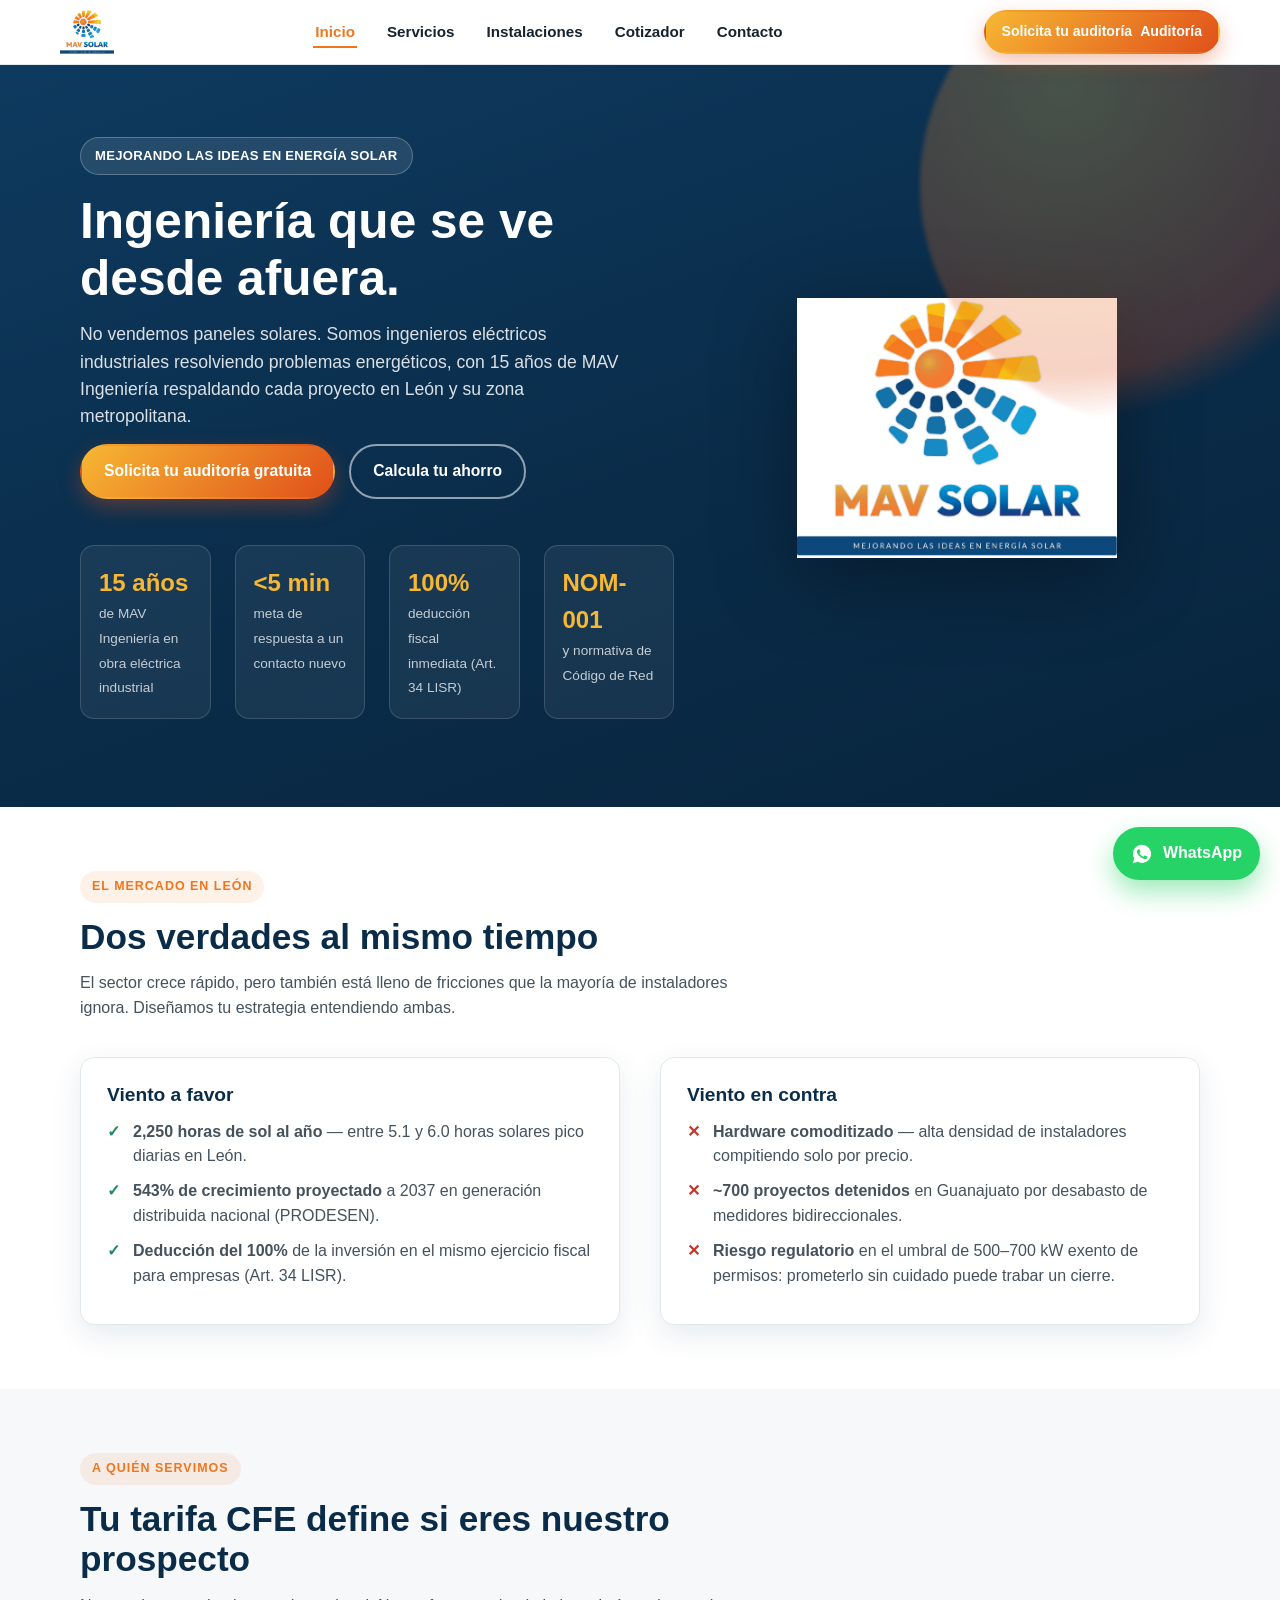
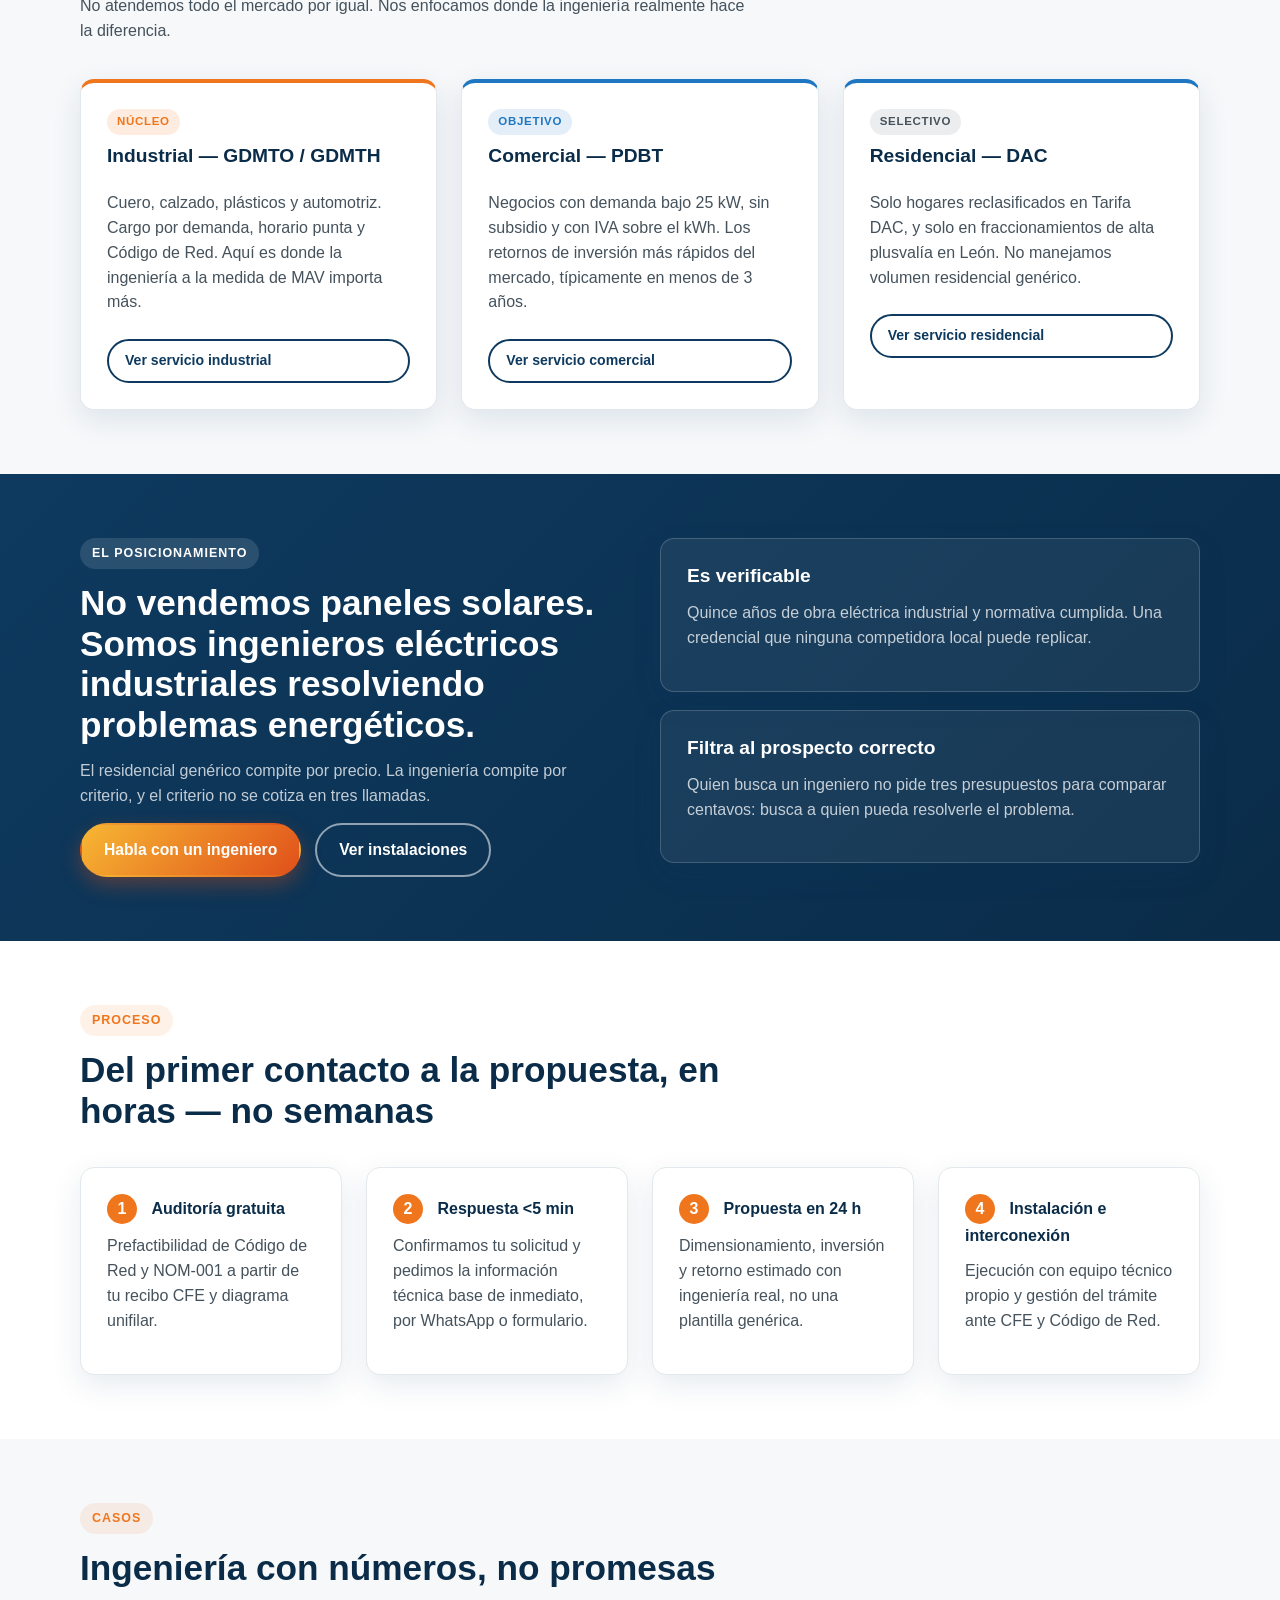
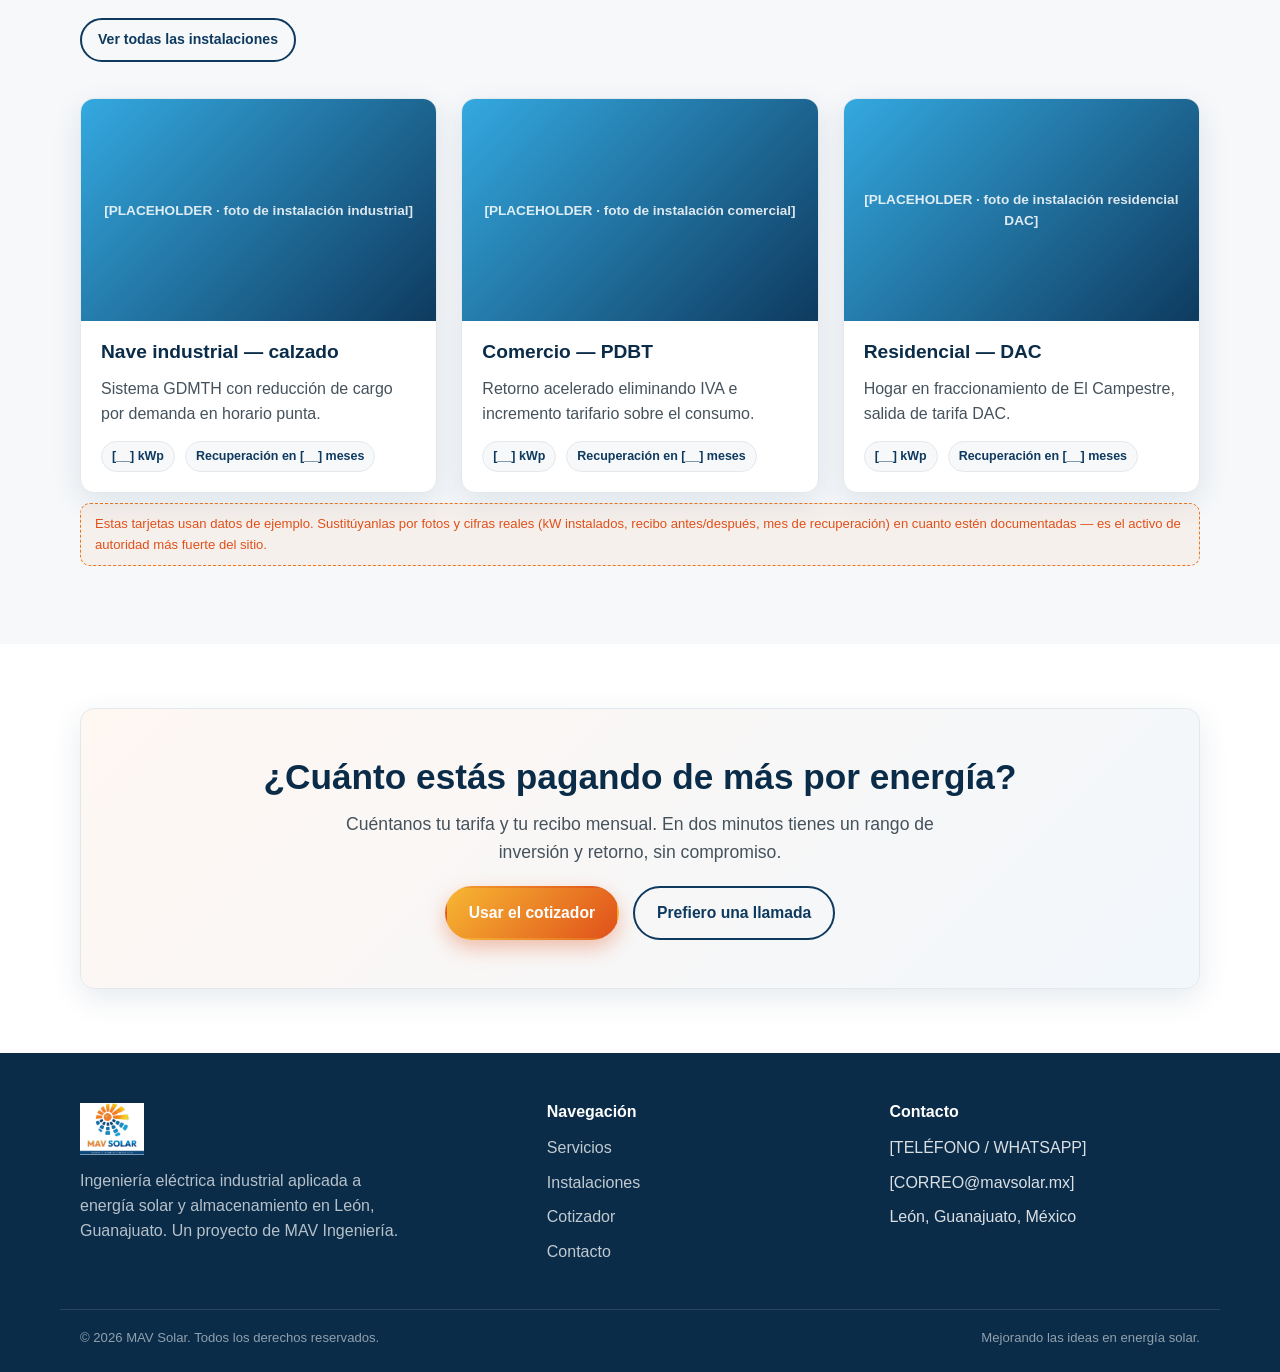
==== index.html @ abd988f4 "Crea sitio institucional MAV Solar (HTML/CSS/JS puro) Sitio de 5 páginas (inicio, servicios, instala" ====
<!DOCTYPE html>
<html lang="es-MX">
<head>
<meta charset="UTF-8" />
<meta name="viewport" content="width=device-width, initial-scale=1.0" />
<title>MAV Solar | Ingeniería eléctrica industrial y energía solar en León, Gto.</title>
<meta name="description" content="MAV Solar diseña e instala sistemas fotovoltaicos y de almacenamiento para industria, comercio y hogares DAC en León, Guanajuato. Ingeniería a la medida respaldada por 15 años de MAV Ingeniería." />
<link rel="icon" type="image/png" href="assets/img/favicon.png" />
<link rel="stylesheet" href="assets/css/styles.css" />
</head>
<body>

<header class="site-header">
  <div class="container nav">
    <a href="index.html" class="brand">
      <img src="assets/img/logo.png" alt="MAV Solar" />
    </a>
    <nav aria-label="Principal">
      <ul class="nav-links">
        <li><a href="index.html" aria-current="page">Inicio</a></li>
        <li><a href="servicios.html">Servicios</a></li>
        <li><a href="instalaciones.html">Instalaciones</a></li>
        <li><a href="cotizador.html">Cotizador</a></li>
        <li><a href="contacto.html">Contacto</a></li>
      </ul>
    </nav>
    <div class="nav-cta">
      <a class="btn btn--primary btn--sm" href="contacto.html">
        <span class="btn-label-full">Solicita tu auditoría</span><span>Auditoría</span>
      </a>
      <button class="nav-toggle" aria-label="Abrir menú" aria-expanded="false">
        <span></span><span></span><span></span>
      </button>
    </div>
  </div>
</header>

<section class="hero">
  <div class="container">
    <div class="hero-grid">
      <div>
        <span class="hero-badge">MEJORANDO LAS IDEAS EN ENERGÍA SOLAR</span>
        <h1>Ingeniería que se ve desde afuera.</h1>
        <p class="lead">No vendemos paneles solares. Somos ingenieros eléctricos industriales resolviendo problemas energéticos, con 15 años de MAV Ingeniería respaldando cada proyecto en León y su zona metropolitana.</p>
        <div class="actions">
          <a class="btn btn--primary" href="contacto.html">Solicita tu auditoría gratuita</a>
          <a class="btn btn--outline" href="cotizador.html">Calcula tu ahorro</a>
        </div>

        <div class="stat-bar">
          <div class="stat"><strong>15 años</strong><span>de MAV Ingeniería en obra eléctrica industrial</span></div>
          <div class="stat"><strong>&lt;5 min</strong><span>meta de respuesta a un contacto nuevo</span></div>
          <div class="stat"><strong>100%</strong><span>deducción fiscal inmediata (Art. 34 LISR)</span></div>
          <div class="stat"><strong>NOM-001</strong><span>y normativa de Código de Red</span></div>
        </div>
      </div>
      <div class="hero-art">
        <img src="assets/img/logo.png" alt="Sistema fotovoltaico MAV Solar" />
      </div>
    </div>
  </div>
</section>

<section class="section">
  <div class="container">
    <div class="section-head">
      <span class="eyebrow">El mercado en León</span>
      <h2>Dos verdades al mismo tiempo</h2>
      <p class="muted">El sector crece rápido, pero también está lleno de fricciones que la mayoría de instaladores ignora. Diseñamos tu estrategia entendiendo ambas.</p>
    </div>
    <div class="split">
      <div class="card">
        <h3>Viento a favor</h3>
        <ul class="list-check">
          <li><strong>2,250 horas de sol al año</strong> — entre 5.1 y 6.0 horas solares pico diarias en León.</li>
          <li><strong>543% de crecimiento proyectado</strong> a 2037 en generación distribuida nacional (PRODESEN).</li>
          <li><strong>Deducción del 100%</strong> de la inversión en el mismo ejercicio fiscal para empresas (Art. 34 LISR).</li>
        </ul>
      </div>
      <div class="card">
        <h3>Viento en contra</h3>
        <ul class="list-check list-x">
          <li><strong>Hardware comoditizado</strong> — alta densidad de instaladores compitiendo solo por precio.</li>
          <li><strong>~700 proyectos detenidos</strong> en Guanajuato por desabasto de medidores bidireccionales.</li>
          <li><strong>Riesgo regulatorio</strong> en el umbral de 500–700 kW exento de permisos: prometerlo sin cuidado puede trabar un cierre.</li>
        </ul>
      </div>
    </div>
  </div>
</section>

<section class="section section--soft">
  <div class="container">
    <div class="section-head">
      <span class="eyebrow">A quién servimos</span>
      <h2>Tu tarifa CFE define si eres nuestro prospecto</h2>
      <p class="muted">No atendemos todo el mercado por igual. Nos enfocamos donde la ingeniería realmente hace la diferencia.</p>
    </div>
    <div class="grid grid--3">
      <div class="card card--segment is-core">
        <span class="tag is-core">Núcleo</span>
        <h3>Industrial — GDMTO / GDMTH</h3>
        <p>Cuero, calzado, plásticos y automotriz. Cargo por demanda, horario punta y Código de Red. Aquí es donde la ingeniería a la medida de MAV importa más.</p>
        <a class="btn btn--outline-dark btn--sm" href="servicios.html#industrial">Ver servicio industrial</a>
      </div>
      <div class="card card--segment">
        <span class="tag">Objetivo</span>
        <h3>Comercial — PDBT</h3>
        <p>Negocios con demanda bajo 25 kW, sin subsidio y con IVA sobre el kWh. Los retornos de inversión más rápidos del mercado, típicamente en menos de 3 años.</p>
        <a class="btn btn--outline-dark btn--sm" href="servicios.html#comercial">Ver servicio comercial</a>
      </div>
      <div class="card card--segment">
        <span class="tag is-selective">Selectivo</span>
        <h3>Residencial — DAC</h3>
        <p>Solo hogares reclasificados en Tarifa DAC, y solo en fraccionamientos de alta plusvalía en León. No manejamos volumen residencial genérico.</p>
        <a class="btn btn--outline-dark btn--sm" href="servicios.html#residencial">Ver servicio residencial</a>
      </div>
    </div>
  </div>
</section>

<section class="section section--navy">
  <div class="container">
    <div class="split">
      <div>
        <span class="eyebrow" style="background:rgba(255,255,255,0.12); color:#fff;">El posicionamiento</span>
        <h2>No vendemos paneles solares.<br>Somos ingenieros eléctricos industriales resolviendo problemas energéticos.</h2>
        <p class="muted">El residencial genérico compite por precio. La ingeniería compite por criterio, y el criterio no se cotiza en tres llamadas.</p>
        <div class="actions">
          <a class="btn btn--primary" href="contacto.html">Habla con un ingeniero</a>
          <a class="btn btn--outline" href="instalaciones.html">Ver instalaciones</a>
        </div>
      </div>
      <div class="grid" style="gap:18px;">
        <div class="card" style="background:rgba(255,255,255,0.06); border-color:rgba(255,255,255,0.18);">
          <h3 style="color:#fff;">Es verificable</h3>
          <p class="muted">Quince años de obra eléctrica industrial y normativa cumplida. Una credencial que ninguna competidora local puede replicar.</p>
        </div>
        <div class="card" style="background:rgba(255,255,255,0.06); border-color:rgba(255,255,255,0.18);">
          <h3 style="color:#fff;">Filtra al prospecto correcto</h3>
          <p class="muted">Quien busca un ingeniero no pide tres presupuestos para comparar centavos: busca a quien pueda resolverle el problema.</p>
        </div>
      </div>
    </div>
  </div>
</section>

<section class="section">
  <div class="container">
    <div class="section-head">
      <span class="eyebrow">Proceso</span>
      <h2>Del primer contacto a la propuesta, en horas — no semanas</h2>
    </div>
    <div class="grid grid--4">
      <div class="card">
        <span class="step-badge">1</span>
        <h4 style="display:inline;">Auditoría gratuita</h4>
        <p class="muted" style="margin-top:10px;">Prefactibilidad de Código de Red y NOM-001 a partir de tu recibo CFE y diagrama unifilar.</p>
      </div>
      <div class="card">
        <span class="step-badge">2</span>
        <h4 style="display:inline;">Respuesta &lt;5 min</h4>
        <p class="muted" style="margin-top:10px;">Confirmamos tu solicitud y pedimos la información técnica base de inmediato, por WhatsApp o formulario.</p>
      </div>
      <div class="card">
        <span class="step-badge">3</span>
        <h4 style="display:inline;">Propuesta en 24 h</h4>
        <p class="muted" style="margin-top:10px;">Dimensionamiento, inversión y retorno estimado con ingeniería real, no una plantilla genérica.</p>
      </div>
      <div class="card">
        <span class="step-badge">4</span>
        <h4 style="display:inline;">Instalación e interconexión</h4>
        <p class="muted" style="margin-top:10px;">Ejecución con equipo técnico propio y gestión del trámite ante CFE y Código de Red.</p>
      </div>
    </div>
  </div>
</section>

<section class="section section--soft">
  <div class="container">
    <div class="section-head" style="display:flex; justify-content:space-between; align-items:flex-end; flex-wrap:wrap; gap:16px;">
      <div>
        <span class="eyebrow">Casos</span>
        <h2>Ingeniería con números, no promesas</h2>
      </div>
      <a class="btn btn--outline-dark btn--sm" href="instalaciones.html">Ver todas las instalaciones</a>
    </div>
    <div class="grid grid--3">
      <div class="case-card">
        <div class="case-thumb">[PLACEHOLDER · foto de instalación industrial]</div>
        <div class="case-body">
          <h3>Nave industrial — calzado</h3>
          <p class="muted">Sistema GDMTH con reducción de cargo por demanda en horario punta.</p>
          <div class="case-meta">
            <span class="chip">[__] kWp</span>
            <span class="chip">Recuperación en [__] meses</span>
          </div>
        </div>
      </div>
      <div class="case-card">
        <div class="case-thumb">[PLACEHOLDER · foto de instalación comercial]</div>
        <div class="case-body">
          <h3>Comercio — PDBT</h3>
          <p class="muted">Retorno acelerado eliminando IVA e incremento tarifario sobre el consumo.</p>
          <div class="case-meta">
            <span class="chip">[__] kWp</span>
            <span class="chip">Recuperación en [__] meses</span>
          </div>
        </div>
      </div>
      <div class="case-card">
        <div class="case-thumb">[PLACEHOLDER · foto de instalación residencial DAC]</div>
        <div class="case-body">
          <h3>Residencial — DAC</h3>
          <p class="muted">Hogar en fraccionamiento de El Campestre, salida de tarifa DAC.</p>
          <div class="case-meta">
            <span class="chip">[__] kWp</span>
            <span class="chip">Recuperación en [__] meses</span>
          </div>
        </div>
      </div>
    </div>
    <p class="placeholder-note">Estas tarjetas usan datos de ejemplo. Sustitúyanlas por fotos y cifras reales (kW instalados, recibo antes/después, mes de recuperación) en cuanto estén documentadas — es el activo de autoridad más fuerte del sitio.</p>
  </div>
</section>

<section class="section">
  <div class="container">
    <div class="card" style="text-align:center; padding:48px; background:linear-gradient(135deg, rgba(240,118,29,0.06), rgba(31,119,194,0.06));">
      <h2>¿Cuánto estás pagando de más por energía?</h2>
      <p class="lead" style="margin:0 auto 20px;">Cuéntanos tu tarifa y tu recibo mensual. En dos minutos tienes un rango de inversión y retorno, sin compromiso.</p>
      <div class="actions" style="justify-content:center;">
        <a class="btn btn--primary" href="cotizador.html">Usar el cotizador</a>
        <a class="btn btn--outline-dark" href="contacto.html">Prefiero una llamada</a>
      </div>
    </div>
  </div>
</section>

<footer class="site-footer">
  <div class="container footer-grid">
    <div>
      <img src="assets/img/logo.png" alt="MAV Solar" style="height:52px; width:auto; margin-bottom:14px;" />
      <p class="muted" style="color:rgba(255,255,255,0.7); max-width:320px;">Ingeniería eléctrica industrial aplicada a energía solar y almacenamiento en León, Guanajuato. Un proyecto de MAV Ingeniería.</p>
    </div>
    <div>
      <h4>Navegación</h4>
      <ul class="footer-links">
        <li><a href="servicios.html">Servicios</a></li>
        <li><a href="instalaciones.html">Instalaciones</a></li>
        <li><a href="cotizador.html">Cotizador</a></li>
        <li><a href="contacto.html">Contacto</a></li>
      </ul>
    </div>
    <div>
      <h4>Contacto</h4>
      <ul class="footer-links">
        <li>[TELÉFONO / WHATSAPP]</li>
        <li>[CORREO@mavsolar.mx]</li>
        <li>León, Guanajuato, México</li>
      </ul>
    </div>
  </div>
  <div class="container footer-bottom">
    <span>© <span id="year"></span> MAV Solar. Todos los derechos reservados.</span>
    <span>Mejorando las ideas en energía solar.</span>
  </div>
</footer>

<a
  class="wa-float"
  href="https://wa.me/524770000000?text=Hola%20MAV%20Solar%2C%20quiero%20informaci%C3%B3n%20sobre%20una%20auditor%C3%ADa%20de%20prefactibilidad%20para%20mi%20empresa."
  target="_blank"
  rel="noopener"
  aria-label="Escribir por WhatsApp"
>
  <svg viewBox="0 0 24 24" fill="currentColor" aria-hidden="true"><path d="M12.04 2C6.58 2 2.13 6.45 2.13 11.91c0 1.75.46 3.38 1.26 4.79L2 22l5.44-1.42a9.9 9.9 0 0 0 4.6 1.15h.01c5.46 0 9.9-4.45 9.9-9.91 0-2.65-1.03-5.14-2.9-7.01A9.82 9.82 0 0 0 12.04 2zm5.8 14.06c-.24.68-1.39 1.32-1.92 1.4-.49.08-1.1.11-1.78-.11-.41-.13-.94-.3-1.62-.6-2.86-1.24-4.72-4.11-4.87-4.3-.14-.2-1.17-1.56-1.17-2.98s.72-2.11 1-2.4c.24-.26.53-.32.71-.32h.5c.16 0 .38-.03.58.44.24.58.81 2 .88 2.15.07.15.12.32.02.52-.1.2-.15.32-.29.5-.15.17-.31.39-.44.52-.15.15-.3.31-.13.6.17.29.75 1.24 1.61 2.01 1.11.99 2.04 1.3 2.33 1.45.29.15.46.13.63-.08.17-.2.72-.84.92-1.13.19-.29.39-.24.65-.15.27.1 1.68.79 1.97.94.29.15.48.22.55.34.07.13.07.75-.17 1.42z"/></svg>
  <span>WhatsApp</span>
</a>

<script>document.getElementById("year").textContent = new Date().getFullYear();</script>
<script src="assets/js/main.js"></script>

<!--
  TODO(MAV Solar): activar el chat automatizado creando una cuenta gratuita
  en https://www.tidio.com/ y pegando aquí el script que Tidio genera
  (Panel > Configuración > Instalación en el sitio). Ejemplo:
  <script src="//code.tidio.co/TU_PUBLIC_KEY.js" async></script>
  Ahí se configuran las respuestas automáticas (servicios, horarios,
  auditoría gratuita) y la conexión a WhatsApp / agenda de citas.
-->
</body>
</html>
---- assets/css/styles.css ----
/* MAV Solar — hoja de estilos principal
   Paleta tomada del logo: naranja/amarillo (sol) + azul (paneles) + azul marino (institucional) */

:root {
  --orange-1: #f7b733;
  --orange-2: #f0761d;
  --orange-3: #e0501a;
  --blue-1: #34a9e0;
  --blue-2: #1f77c2;
  --navy: #0e3a5f;
  --navy-dark: #0a2c49;
  --ink: #17222c;
  --ink-soft: #45525c;
  --paper: #ffffff;
  --paper-soft: #f6f8fa;
  --line: #e3e8ec;
  --ok: #1f8a5b;
  --warn: #c0392b;

  --radius: 14px;
  --shadow: 0 10px 30px rgba(14, 58, 95, 0.10);
  --container: 1160px;
}

* { box-sizing: border-box; }

html { scroll-behavior: smooth; }

body {
  margin: 0;
  font-family: "Segoe UI", Roboto, -apple-system, BlinkMacSystemFont, Arial, sans-serif;
  color: var(--ink);
  background: var(--paper);
  line-height: 1.55;
}

img { max-width: 100%; display: block; }

a { color: inherit; }

.container {
  width: 100%;
  max-width: var(--container);
  margin: 0 auto;
  padding: 0 20px;
}

h1, h2, h3, h4 {
  font-weight: 800;
  line-height: 1.15;
  margin: 0 0 14px;
  color: var(--navy-dark);
}

h1 { font-size: clamp(2rem, 4.5vw, 3.1rem); }
h2 { font-size: clamp(1.5rem, 3vw, 2.2rem); }
h3 { font-size: 1.2rem; }

p { margin: 0 0 14px; color: var(--ink-soft); }

.section {
  padding: 64px 0;
}
.section--tight { padding: 40px 0; }
.section--soft { background: var(--paper-soft); }
.section--navy {
  background: linear-gradient(135deg, var(--navy) 0%, var(--navy-dark) 100%);
  color: #fff;
}
.section--navy h2, .section--navy h3, .section--navy p { color: #fff; }
.section--navy .muted { color: rgba(255,255,255,0.75); }

.eyebrow {
  display: inline-block;
  font-size: 0.78rem;
  font-weight: 700;
  letter-spacing: 0.08em;
  text-transform: uppercase;
  color: var(--orange-2);
  background: rgba(240, 118, 29, 0.1);
  padding: 6px 12px;
  border-radius: 999px;
  margin-bottom: 14px;
}

.lead {
  font-size: 1.1rem;
  max-width: 640px;
}

.muted { color: var(--ink-soft); }

/* Botones */
.btn {
  display: inline-flex;
  align-items: center;
  gap: 8px;
  padding: 13px 22px;
  border-radius: 999px;
  font-weight: 700;
  font-size: 0.98rem;
  text-decoration: none;
  border: 2px solid transparent;
  cursor: pointer;
  transition: transform 0.15s ease, box-shadow 0.15s ease, background 0.15s ease;
}
.btn:hover { transform: translateY(-2px); }

.btn--primary {
  background: linear-gradient(135deg, var(--orange-1), var(--orange-3));
  color: #fff;
  box-shadow: 0 8px 20px rgba(224, 80, 26, 0.35);
}
.btn--primary:hover { box-shadow: 0 12px 26px rgba(224, 80, 26, 0.45); }

.btn--outline {
  background: transparent;
  border-color: rgba(255,255,255,0.55);
  color: #fff;
}
.btn--outline:hover { background: rgba(255,255,255,0.12); }

.btn--outline-dark {
  background: transparent;
  border-color: var(--navy);
  color: var(--navy);
}
.btn--outline-dark:hover { background: var(--navy); color: #fff; }

.btn--whatsapp {
  background: #25d366;
  color: #fff;
  box-shadow: 0 8px 20px rgba(37, 211, 102, 0.35);
}

.btn--block { width: 100%; justify-content: center; }
.btn--sm { padding: 9px 16px; font-size: 0.88rem; }

.actions { display: flex; gap: 14px; flex-wrap: wrap; }

/* Header / Nav */
.site-header {
  position: sticky;
  top: 0;
  z-index: 100;
  background: rgba(255,255,255,0.96);
  backdrop-filter: blur(6px);
  border-bottom: 1px solid var(--line);
}
.nav {
  display: flex;
  align-items: center;
  justify-content: space-between;
  padding: 10px 0;
}
.brand {
  display: flex;
  align-items: center;
  gap: 10px;
  text-decoration: none;
  font-weight: 800;
  color: var(--navy-dark);
}
.brand img { height: 44px; width: auto; }

.nav-links {
  display: flex;
  align-items: center;
  gap: 28px;
  list-style: none;
  margin: 0;
  padding: 0;
}
.nav-links a {
  text-decoration: none;
  font-weight: 600;
  font-size: 0.95rem;
  color: var(--ink);
  padding: 6px 2px;
  border-bottom: 2px solid transparent;
}
.nav-links a:hover,
.nav-links a[aria-current="page"] {
  color: var(--orange-2);
  border-bottom-color: var(--orange-2);
}

.nav-cta { display: flex; align-items: center; gap: 12px; }

.nav-toggle {
  display: none;
  background: none;
  border: none;
  cursor: pointer;
  padding: 6px;
}
.nav-toggle span {
  display: block;
  width: 26px;
  height: 3px;
  margin: 5px 0;
  background: var(--navy-dark);
  border-radius: 2px;
}

@media (max-width: 900px) {
  .nav-links {
    position: fixed;
    top: 68px;
    left: 0;
    right: 0;
    background: #fff;
    flex-direction: column;
    align-items: flex-start;
    gap: 0;
    padding: 10px 20px 20px;
    border-bottom: 1px solid var(--line);
    box-shadow: 0 12px 20px rgba(0,0,0,0.06);
    transform: translateY(-130%);
    transition: transform 0.25s ease;
  }
  .nav-links.is-open { transform: translateY(0); }
  .nav-links li { width: 100%; padding: 10px 0; border-bottom: 1px solid var(--line); }
  .nav-cta .btn span.btn-label-full { display: none; }
  .nav-toggle { display: block; }
}

/* Hero */
.hero {
  position: relative;
  overflow: hidden;
  background: linear-gradient(160deg, var(--navy) 0%, var(--navy-dark) 55%, #08243c 100%);
  color: #fff;
  padding: 72px 0 88px;
}
.hero::after {
  content: "";
  position: absolute;
  right: -120px;
  top: -120px;
  width: 480px;
  height: 480px;
  border-radius: 50%;
  background: radial-gradient(circle at 30% 30%, var(--orange-1), var(--orange-3) 60%, transparent 70%);
  opacity: 0.25;
  filter: blur(2px);
}
.hero-grid {
  display: grid;
  grid-template-columns: 1.1fr 0.9fr;
  gap: 40px;
  align-items: center;
  position: relative;
}
@media (max-width: 900px) {
  .hero-grid { grid-template-columns: 1fr; }
}
.hero h1 { color: #fff; }
.hero .lead { color: rgba(255,255,255,0.85); max-width: 560px; }

.hero-badge {
  display: inline-flex;
  align-items: center;
  gap: 8px;
  background: rgba(255,255,255,0.1);
  border: 1px solid rgba(255,255,255,0.25);
  padding: 8px 14px;
  border-radius: 999px;
  font-size: 0.82rem;
  font-weight: 700;
  letter-spacing: 0.02em;
  margin-bottom: 18px;
}

.hero-art {
  display: flex;
  justify-content: center;
}
.hero-art img { max-width: 320px; filter: drop-shadow(0 20px 40px rgba(0,0,0,0.35)); }

/* Stat / trust bar */
.stat-bar {
  display: grid;
  grid-template-columns: repeat(4, 1fr);
  gap: 24px;
  margin-top: 46px;
  position: relative;
}
@media (max-width: 900px) {
  .stat-bar { grid-template-columns: repeat(2, 1fr); }
}
.stat {
  background: rgba(255,255,255,0.06);
  border: 1px solid rgba(255,255,255,0.15);
  border-radius: var(--radius);
  padding: 18px;
}
.stat strong {
  display: block;
  font-size: 1.5rem;
  color: var(--orange-1);
}
.stat span { font-size: 0.85rem; color: rgba(255,255,255,0.75); }

/* Cards / grids */
.grid {
  display: grid;
  gap: 24px;
}
.grid--3 { grid-template-columns: repeat(3, 1fr); }
.grid--2 { grid-template-columns: repeat(2, 1fr); }
.grid--4 { grid-template-columns: repeat(4, 1fr); }
@media (max-width: 900px) {
  .grid--3, .grid--4 { grid-template-columns: 1fr 1fr; }
}
@media (max-width: 620px) {
  .grid--2, .grid--3, .grid--4 { grid-template-columns: 1fr; }
}

.card {
  background: #fff;
  border: 1px solid var(--line);
  border-radius: var(--radius);
  padding: 26px;
  box-shadow: var(--shadow);
}

.card--segment {
  border-top: 4px solid var(--blue-2);
  display: flex;
  flex-direction: column;
  gap: 10px;
}
.card--segment.is-core { border-top-color: var(--orange-2); }
.tag {
  display: inline-block;
  align-self: flex-start;
  font-size: 0.72rem;
  font-weight: 800;
  letter-spacing: 0.06em;
  text-transform: uppercase;
  padding: 4px 10px;
  border-radius: 999px;
  background: rgba(31, 119, 194, 0.12);
  color: var(--blue-2);
}
.tag.is-core { background: rgba(240, 118, 29, 0.14); color: var(--orange-2); }
.tag.is-selective { background: rgba(23, 34, 44, 0.08); color: var(--ink-soft); }

.card--service {
  border-left: 4px solid var(--orange-2);
}
.card-icon {
  width: 48px;
  height: 48px;
  border-radius: 12px;
  display: flex;
  align-items: center;
  justify-content: center;
  background: linear-gradient(135deg, var(--orange-1), var(--orange-3));
  color: #fff;
  font-size: 1.4rem;
  margin-bottom: 12px;
}

.list-check {
  list-style: none;
  margin: 0;
  padding: 0;
}
.list-check li {
  position: relative;
  padding-left: 26px;
  margin-bottom: 10px;
  color: var(--ink-soft);
}
.list-check li::before {
  content: "✓";
  position: absolute;
  left: 0;
  top: 0;
  color: var(--ok);
  font-weight: 800;
}

.list-x li::before {
  content: "✕";
  color: var(--warn);
}

/* Two-column split */
.split {
  display: grid;
  grid-template-columns: 1fr 1fr;
  gap: 40px;
  align-items: start;
}
@media (max-width: 900px) {
  .split { grid-template-columns: 1fr; }
}

/* Case / project cards */
.case-card {
  background: #fff;
  border: 1px solid var(--line);
  border-radius: var(--radius);
  overflow: hidden;
  box-shadow: var(--shadow);
}
.case-thumb {
  aspect-ratio: 16/10;
  background: linear-gradient(135deg, var(--blue-1), var(--navy));
  display: flex;
  align-items: center;
  justify-content: center;
  color: rgba(255,255,255,0.85);
  font-weight: 700;
  font-size: 0.85rem;
  text-align: center;
  padding: 16px;
}
.case-body { padding: 20px; }
.case-meta {
  display: flex;
  gap: 10px;
  flex-wrap: wrap;
  margin-top: 12px;
}
.chip {
  font-size: 0.78rem;
  font-weight: 700;
  background: var(--paper-soft);
  border: 1px solid var(--line);
  padding: 5px 10px;
  border-radius: 999px;
  color: var(--navy);
}

.filters {
  display: flex;
  flex-wrap: wrap;
  gap: 10px;
  margin: 24px 0 32px;
}
.filter-btn {
  border: 1px solid var(--line);
  background: #fff;
  padding: 8px 16px;
  border-radius: 999px;
  font-weight: 700;
  font-size: 0.85rem;
  cursor: pointer;
  color: var(--ink-soft);
}
.filter-btn.is-active {
  background: var(--navy);
  color: #fff;
  border-color: var(--navy);
}

/* Placeholder callout */
.placeholder-note {
  border: 1px dashed var(--orange-2);
  background: rgba(240,118,29,0.06);
  border-radius: 10px;
  padding: 10px 14px;
  font-size: 0.82rem;
  color: var(--orange-3);
  margin-top: 10px;
}

/* Forms */
.form-grid {
  display: grid;
  grid-template-columns: 1fr 1fr;
  gap: 16px;
}
@media (max-width: 620px) {
  .form-grid { grid-template-columns: 1fr; }
}
.field { display: flex; flex-direction: column; gap: 6px; margin-bottom: 6px; }
.field.full { grid-column: 1 / -1; }
label { font-weight: 700; font-size: 0.88rem; color: var(--navy-dark); }
input, select, textarea {
  font: inherit;
  padding: 12px 14px;
  border-radius: 10px;
  border: 1px solid var(--line);
  background: #fff;
  color: var(--ink);
}
input:focus, select:focus, textarea:focus {
  outline: 2px solid var(--blue-1);
  outline-offset: 1px;
}
textarea { min-height: 110px; resize: vertical; }
.hint { font-size: 0.8rem; color: var(--ink-soft); margin-top: -4px; }

.form-status {
  margin-top: 14px;
  padding: 12px 14px;
  border-radius: 10px;
  font-weight: 600;
  font-size: 0.92rem;
  display: none;
}
.form-status.is-visible { display: block; }
.form-status.is-ok { background: rgba(31,138,91,0.12); color: var(--ok); }
.form-status.is-error { background: rgba(192,57,43,0.12); color: var(--warn); }

/* Cotizador */
.quote-shell {
  display: grid;
  grid-template-columns: 1fr 1fr;
  gap: 36px;
  align-items: start;
}
@media (max-width: 900px) {
  .quote-shell { grid-template-columns: 1fr; }
}
.quote-result {
  background: linear-gradient(160deg, var(--navy), var(--navy-dark));
  color: #fff;
  border-radius: var(--radius);
  padding: 28px;
  position: sticky;
  top: 90px;
}
.quote-result h3 { color: #fff; }
.quote-result .result-value {
  font-size: 2.1rem;
  font-weight: 800;
  color: var(--orange-1);
  margin: 6px 0 2px;
}
.result-row {
  display: flex;
  justify-content: space-between;
  padding: 12px 0;
  border-bottom: 1px solid rgba(255,255,255,0.15);
}
.result-row:last-of-type { border-bottom: none; }
.result-empty { color: rgba(255,255,255,0.7); font-size: 0.92rem; }

.step-badge {
  display: inline-flex;
  align-items: center;
  justify-content: center;
  width: 30px;
  height: 30px;
  border-radius: 50%;
  background: var(--orange-2);
  color: #fff;
  font-weight: 800;
  margin-right: 10px;
  flex-shrink: 0;
}

/* Timeline (90 días) */
.timeline {
  display: grid;
  grid-template-columns: repeat(3, 1fr);
  gap: 24px;
}
@media (max-width: 900px) { .timeline { grid-template-columns: 1fr; } }
.timeline-card {
  background: #fff;
  border-radius: var(--radius);
  border: 1px solid var(--line);
  padding: 24px;
}
.timeline-card h4 { margin-bottom: 4px; color: var(--orange-2); }

/* Footer */
.site-footer {
  background: var(--navy-dark);
  color: rgba(255,255,255,0.85);
  padding: 50px 0 24px;
}
.footer-grid {
  display: grid;
  grid-template-columns: 1.4fr 1fr 1fr;
  gap: 32px;
}
@media (max-width: 700px) {
  .footer-grid { grid-template-columns: 1fr; }
}
.site-footer h4 { color: #fff; font-size: 1rem; margin-bottom: 14px; }
.site-footer a { text-decoration: none; color: rgba(255,255,255,0.75); }
.site-footer a:hover { color: var(--orange-1); }
.footer-links { list-style: none; margin: 0; padding: 0; }
.footer-links li { margin-bottom: 10px; }
.footer-bottom {
  border-top: 1px solid rgba(255,255,255,0.12);
  margin-top: 34px;
  padding-top: 18px;
  display: flex;
  justify-content: space-between;
  flex-wrap: wrap;
  gap: 10px;
  font-size: 0.82rem;
  color: rgba(255,255,255,0.55);
}

/* Floating WhatsApp button */
.wa-float {
  position: fixed;
  right: 20px;
  bottom: 20px;
  z-index: 200;
  display: flex;
  align-items: center;
  gap: 10px;
  background: #25d366;
  color: #fff;
  text-decoration: none;
  padding: 14px 18px;
  border-radius: 999px;
  font-weight: 700;
  box-shadow: 0 12px 26px rgba(37, 211, 102, 0.45);
  transition: transform 0.15s ease;
}
.wa-float:hover { transform: translateY(-3px); }
.wa-float svg { width: 22px; height: 22px; }

@media (max-width: 480px) {
  .wa-float span { display: none; }
  .wa-float { padding: 14px; }
}

.section-head {
  max-width: 680px;
  margin-bottom: 36px;
}

.divider { height: 1px; background: var(--line); margin: 40px 0; }
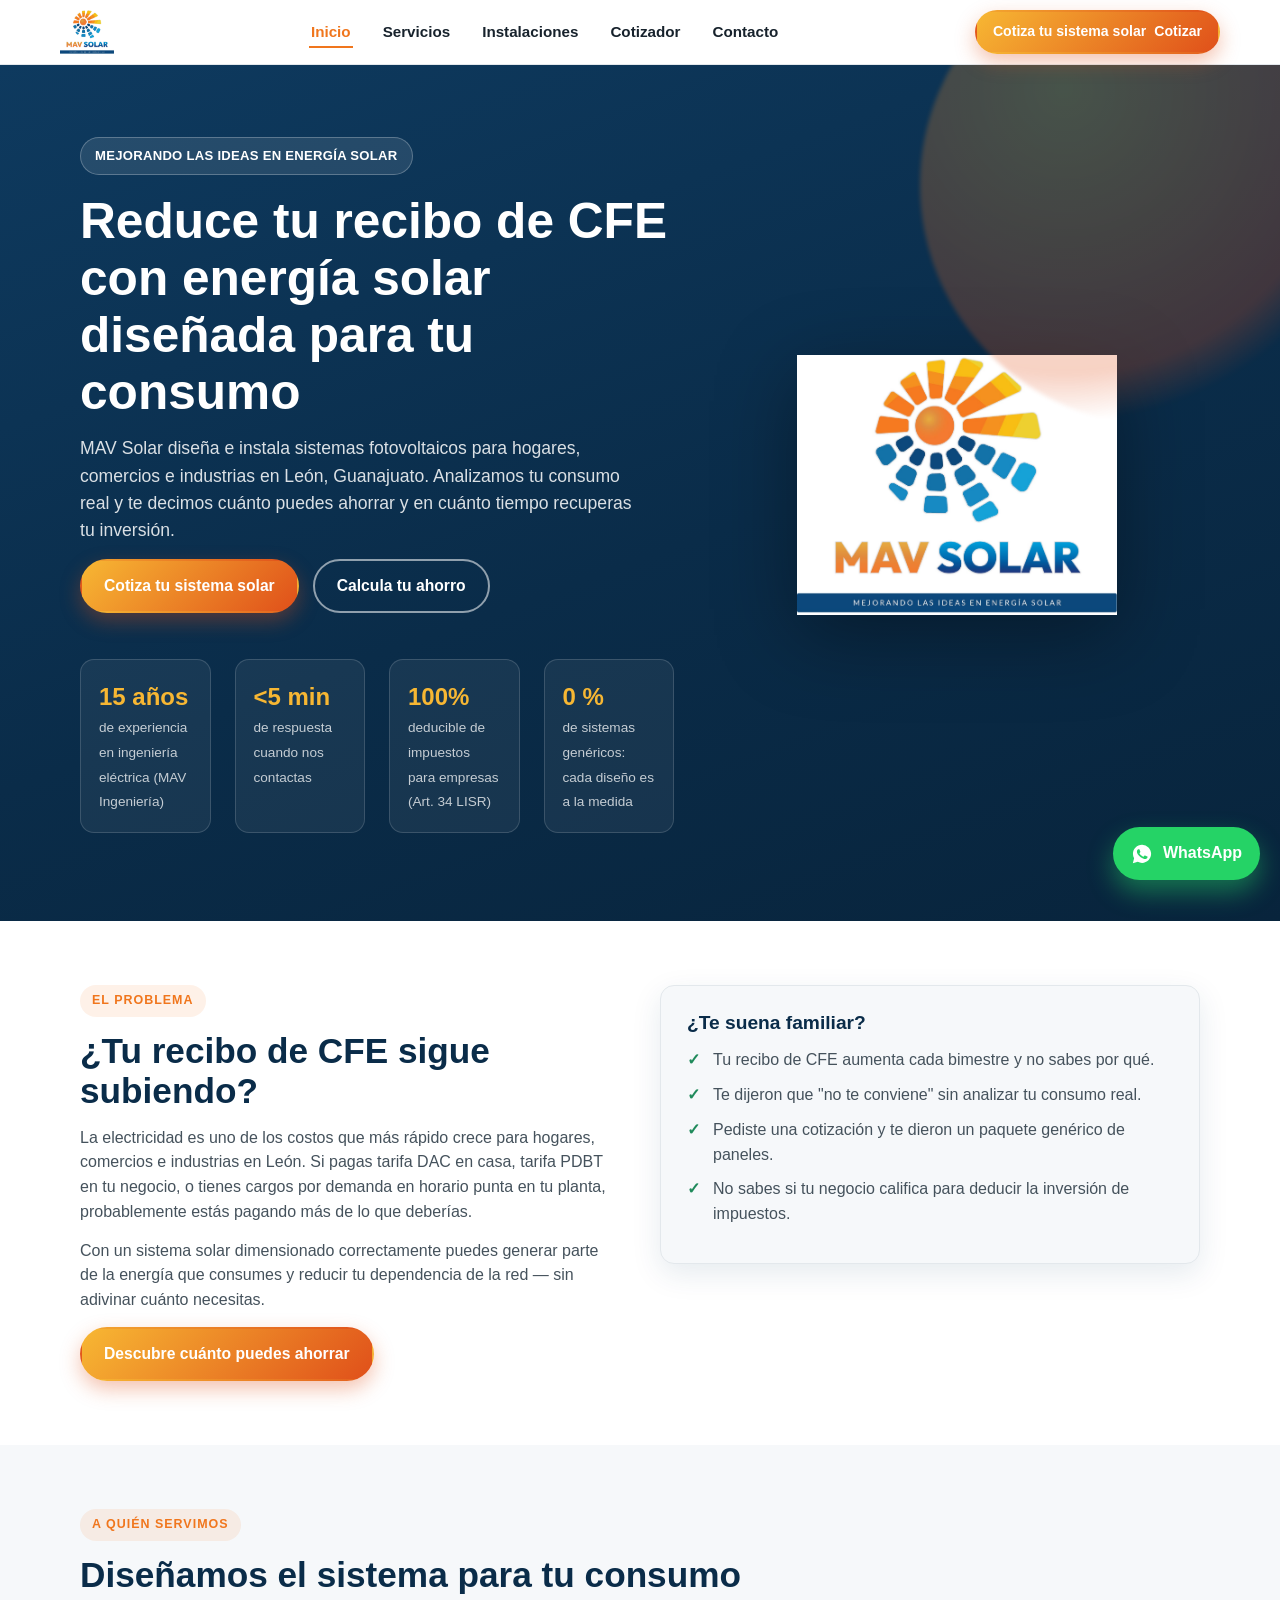
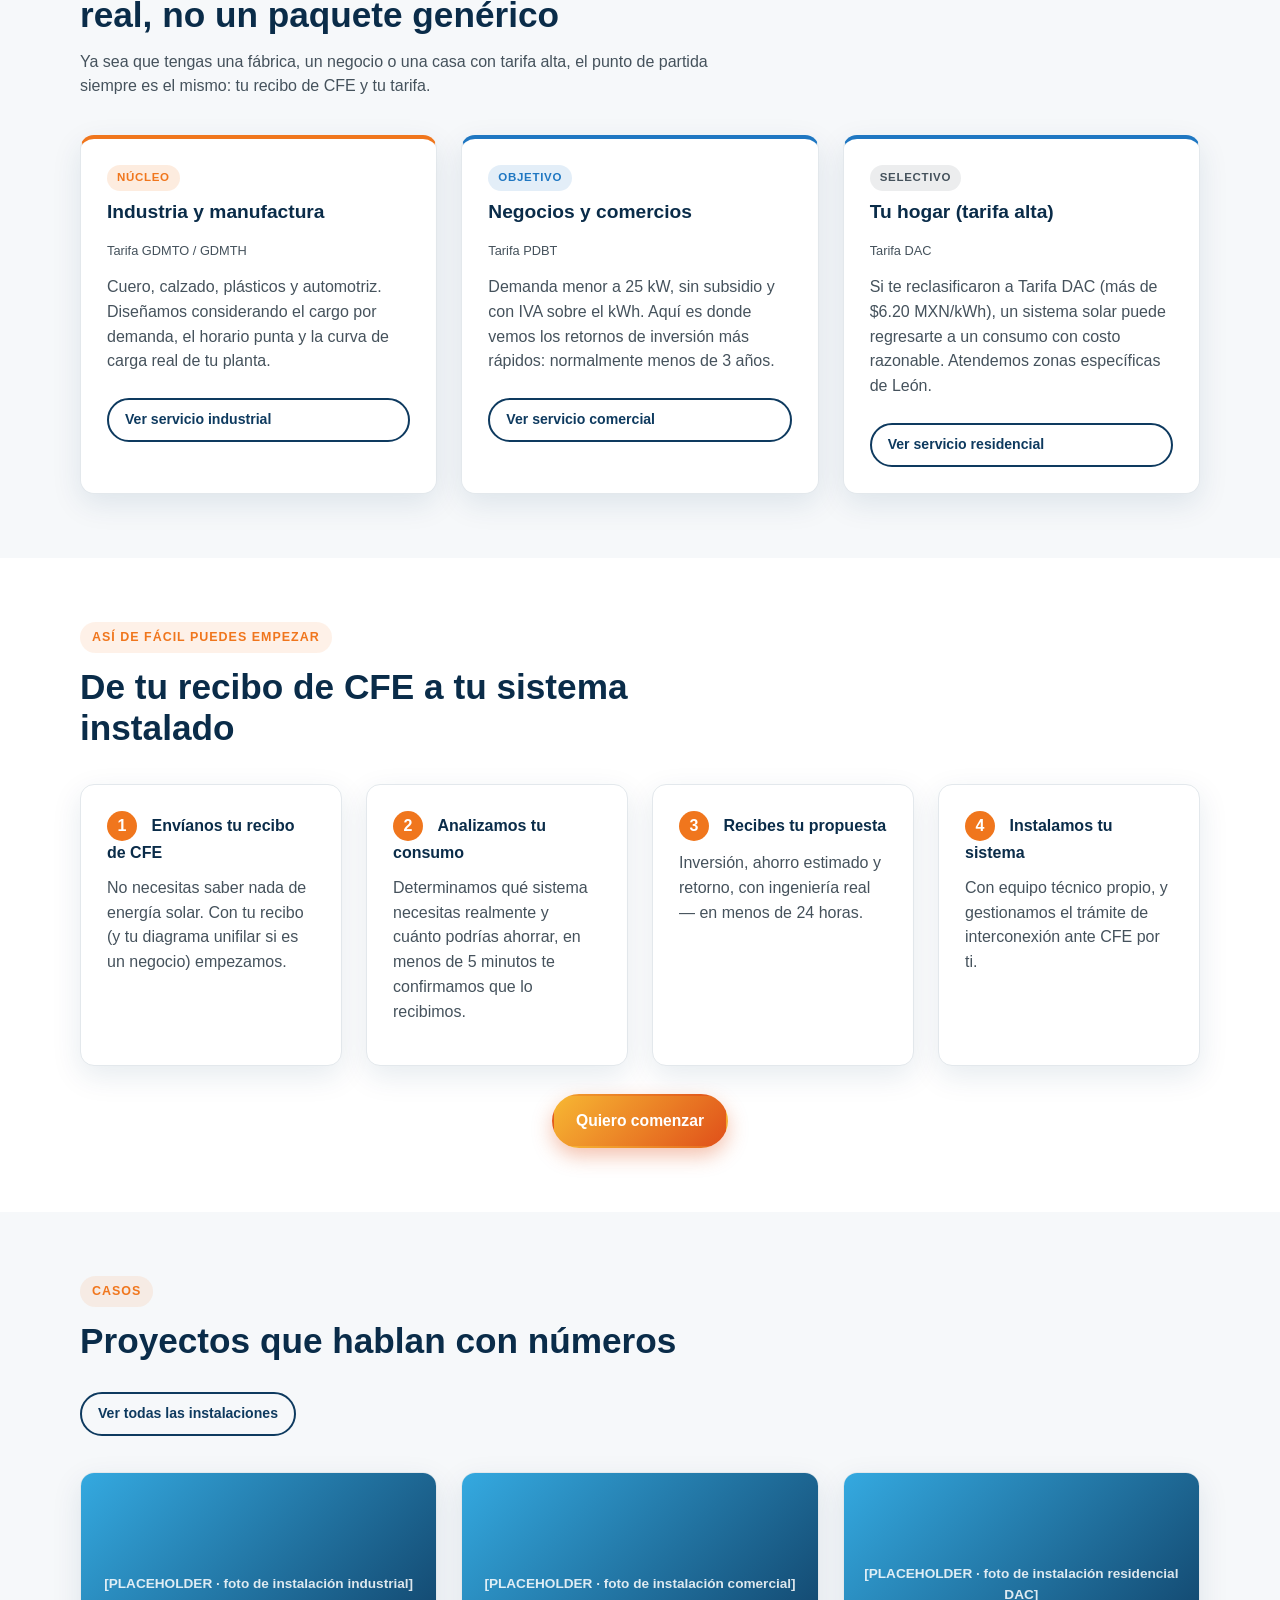
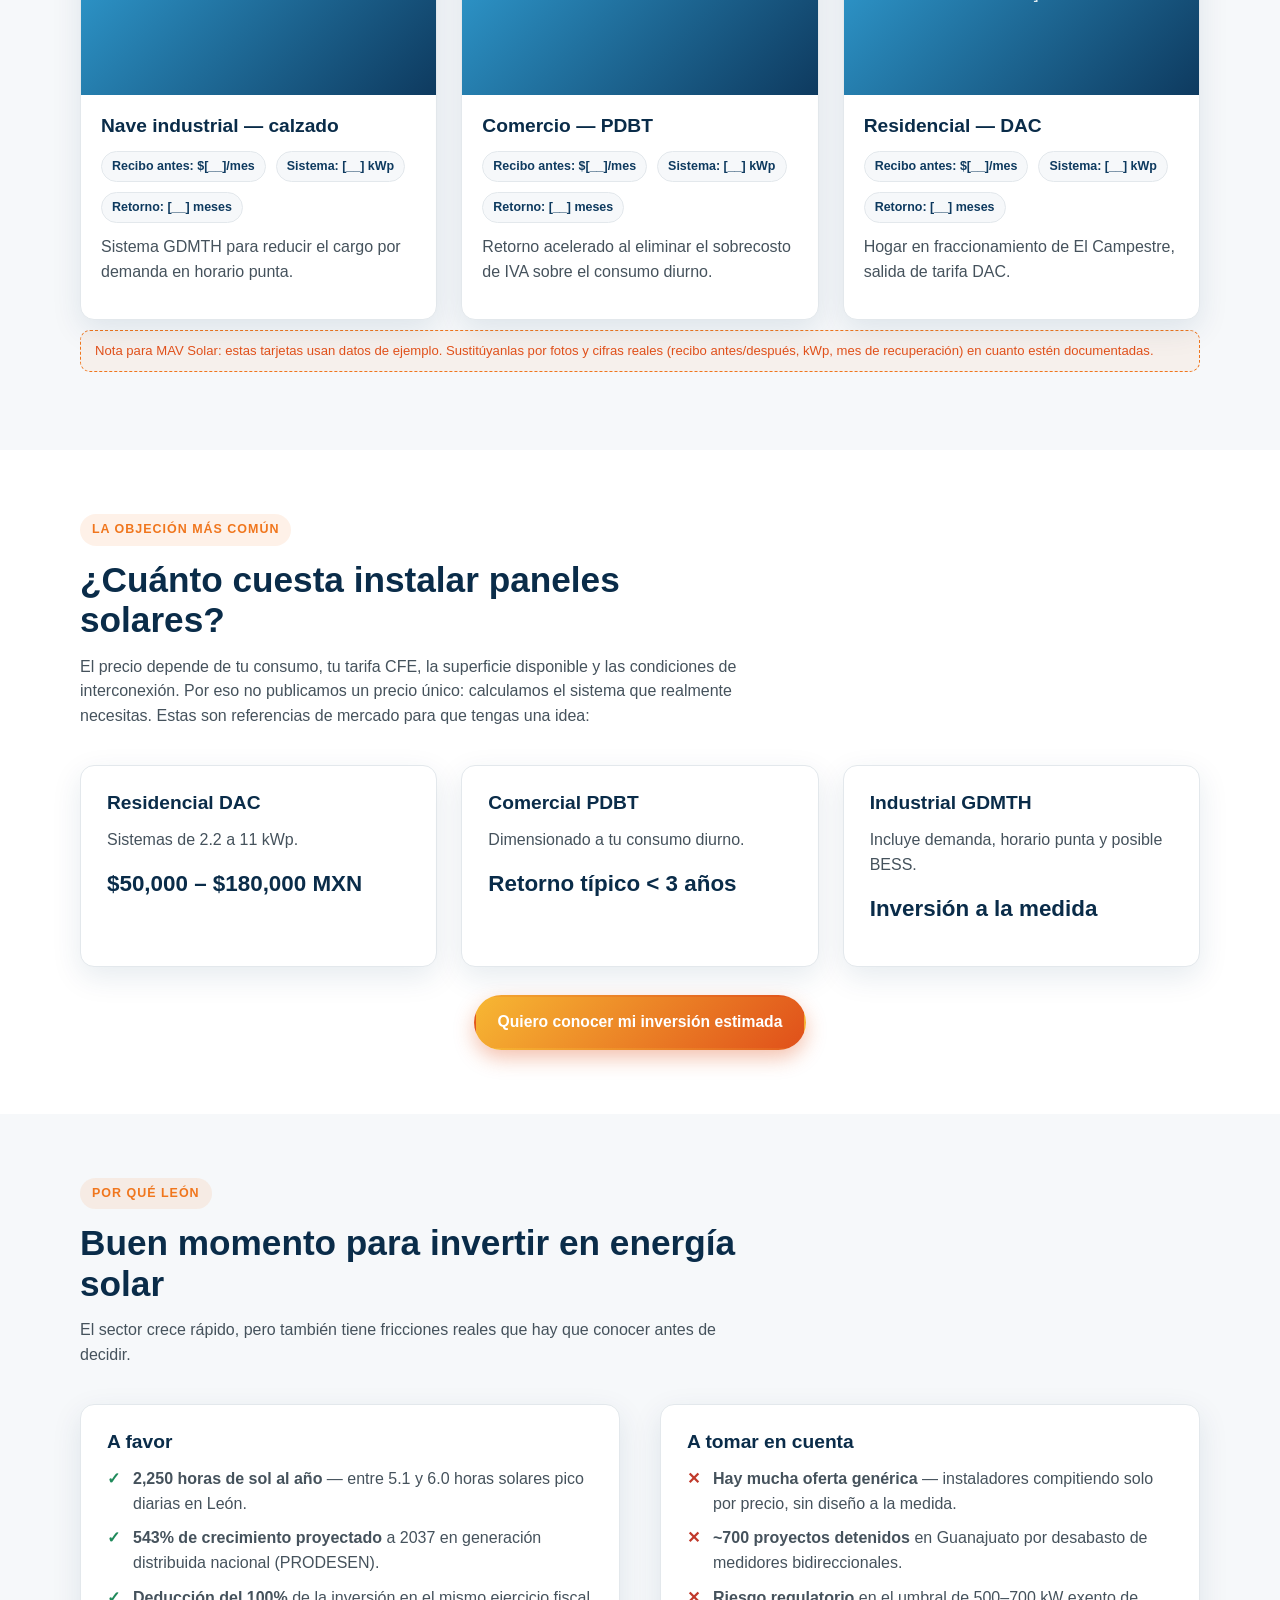
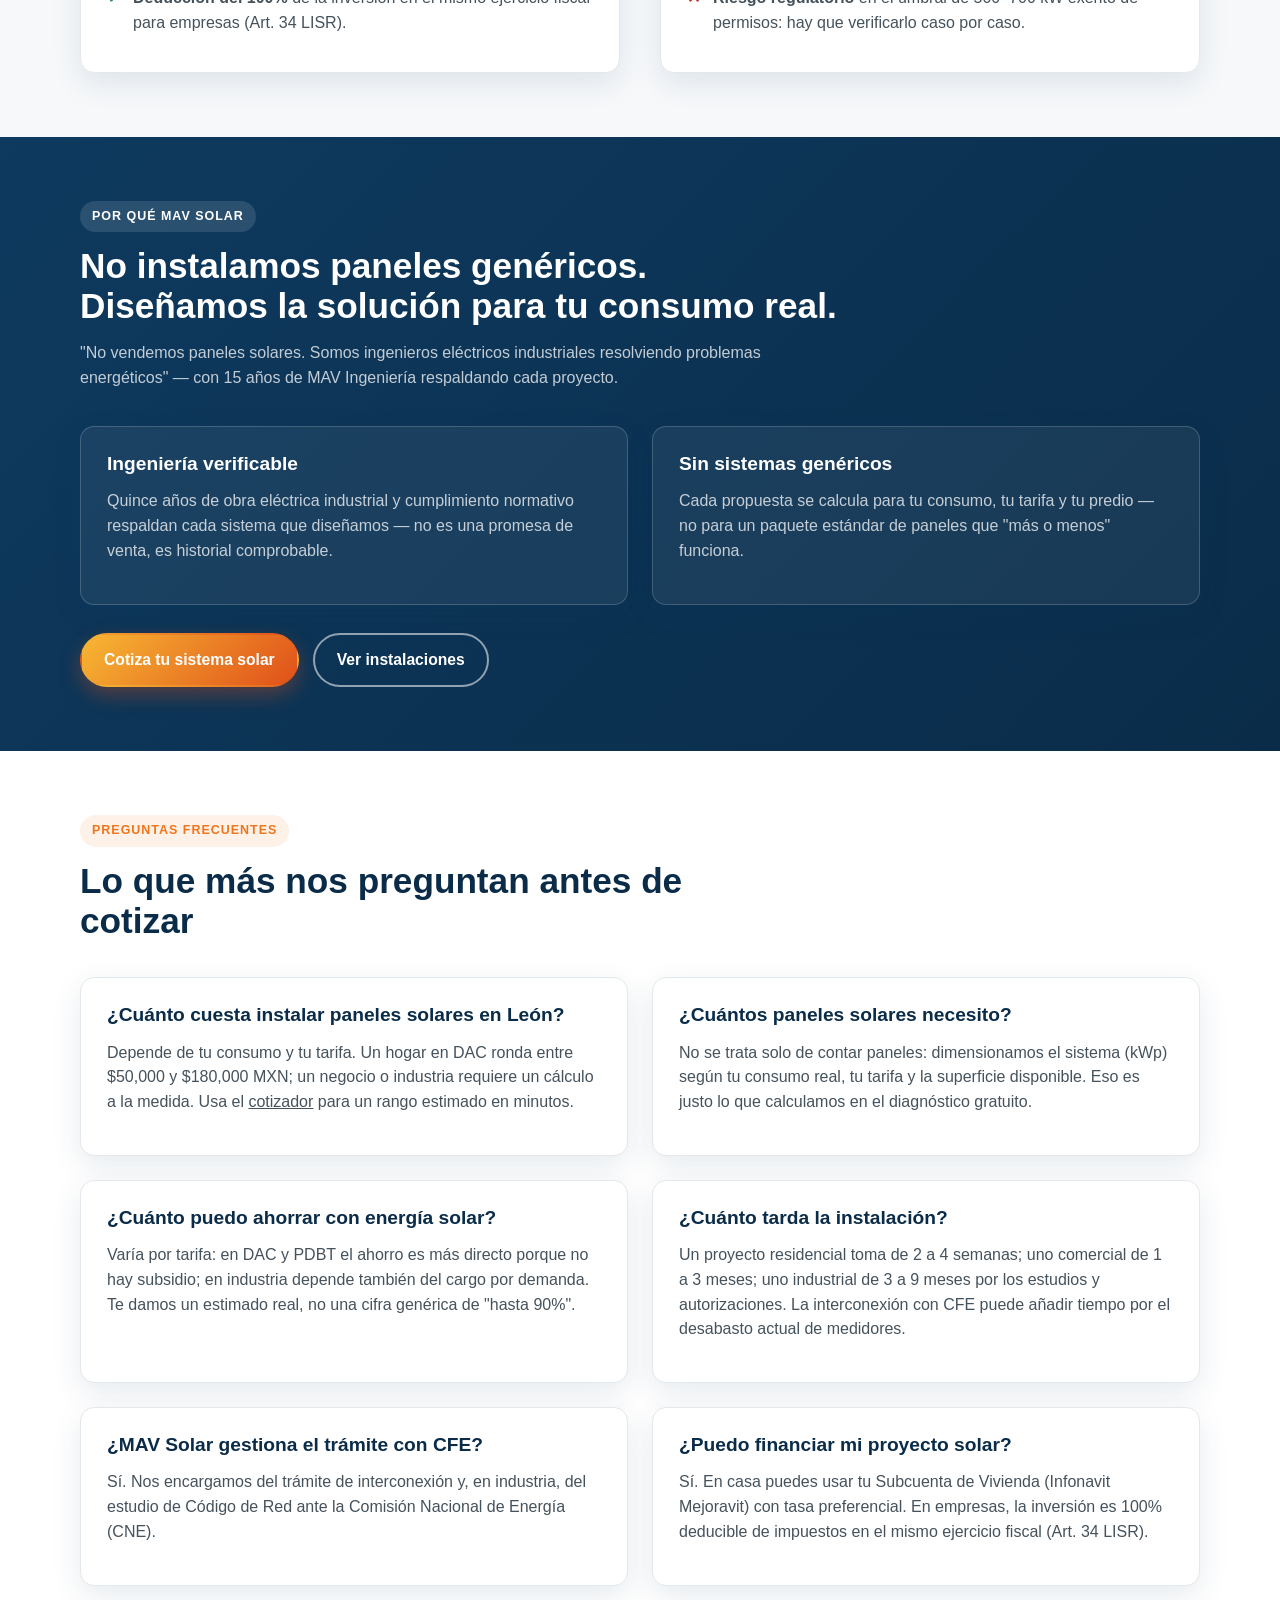
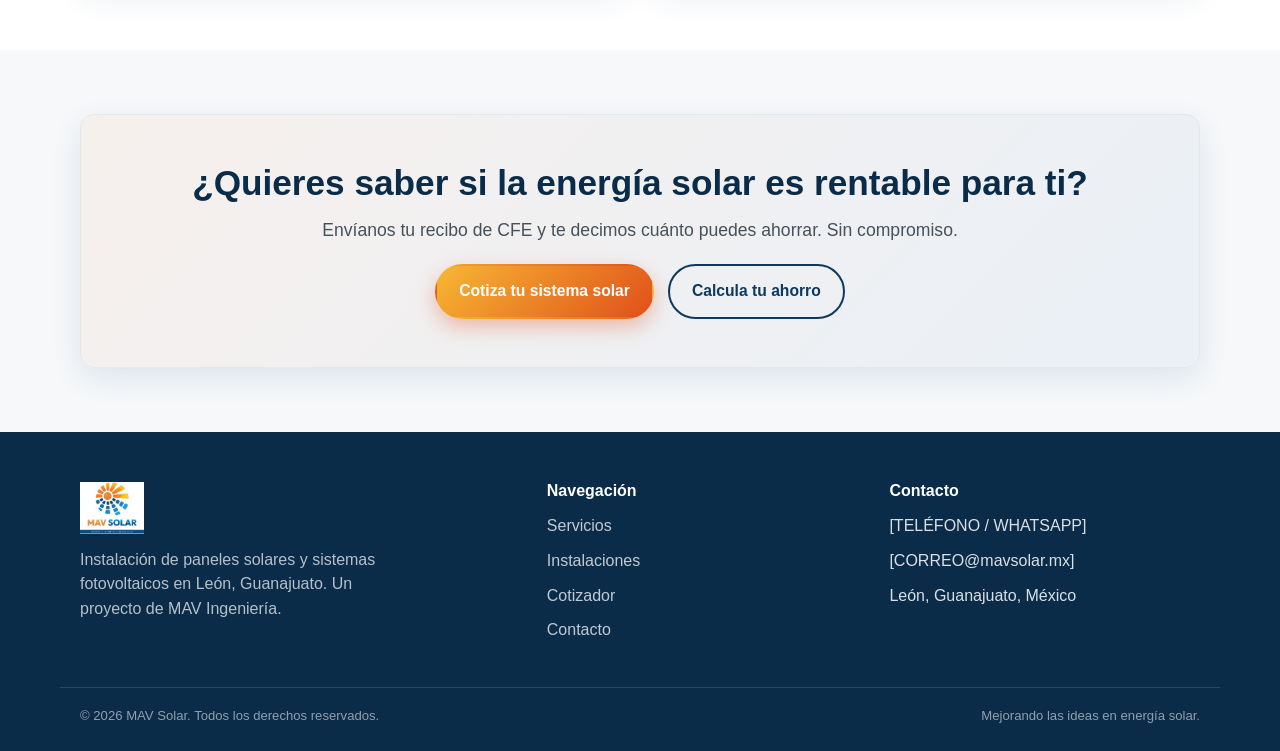
==== commit 605b19ed: "Reordena el copy hacia conversión: beneficio antes que posicionamiento Reestructura las 5 páginas si" ====
--- a/index.html
+++ b/index.html
@@ -3,10 +3,48 @@
 <head>
 <meta charset="UTF-8" />
 <meta name="viewport" content="width=device-width, initial-scale=1.0" />
-<title>MAV Solar | Ingeniería eléctrica industrial y energía solar en León, Gto.</title>
-<meta name="description" content="MAV Solar diseña e instala sistemas fotovoltaicos y de almacenamiento para industria, comercio y hogares DAC en León, Guanajuato. Ingeniería a la medida respaldada por 15 años de MAV Ingeniería." />
+<title>Paneles Solares en León, Guanajuato | MAV Solar</title>
+<meta name="description" content="Instalación de paneles solares y sistemas fotovoltaicos para hogares, comercios e industrias en León, Guanajuato. Calcula tu ahorro y cotiza tu sistema solar con MAV Solar." />
 <link rel="icon" type="image/png" href="assets/img/favicon.png" />
 <link rel="stylesheet" href="assets/css/styles.css" />
+<script type="application/ld+json">
+{
+  "@context": "https://schema.org",
+  "@type": "FAQPage",
+  "mainEntity": [
+    {
+      "@type": "Question",
+      "name": "¿Cuánto cuesta instalar paneles solares en León?",
+      "acceptedAnswer": { "@type": "Answer", "text": "Depende de tu consumo y tu tarifa. Un hogar en DAC ronda entre $50,000 y $180,000 MXN; un negocio o industria requiere un cálculo a la medida." }
+    },
+    {
+      "@type": "Question",
+      "name": "¿Cuántos paneles solares necesito?",
+      "acceptedAnswer": { "@type": "Answer", "text": "No se trata solo de contar paneles: se dimensiona el sistema en kWp según el consumo real, la tarifa CFE y la superficie disponible." }
+    },
+    {
+      "@type": "Question",
+      "name": "¿Cuánto puedo ahorrar con energía solar?",
+      "acceptedAnswer": { "@type": "Answer", "text": "Varía por tarifa: en DAC y PDBT el ahorro es más directo porque no hay subsidio; en industria depende también del cargo por demanda." }
+    },
+    {
+      "@type": "Question",
+      "name": "¿Cuánto tarda la instalación de un sistema solar?",
+      "acceptedAnswer": { "@type": "Answer", "text": "Un proyecto residencial toma de 2 a 4 semanas, uno comercial de 1 a 3 meses, y uno industrial de 3 a 9 meses por los estudios y autorizaciones requeridas." }
+    },
+    {
+      "@type": "Question",
+      "name": "¿MAV Solar gestiona el trámite de interconexión con CFE?",
+      "acceptedAnswer": { "@type": "Answer", "text": "Sí, se gestiona el trámite de interconexión y, en proyectos industriales, el estudio de Código de Red ante la Comisión Nacional de Energía." }
+    },
+    {
+      "@type": "Question",
+      "name": "¿Puedo financiar mi proyecto solar?",
+      "acceptedAnswer": { "@type": "Answer", "text": "En casa se puede usar la Subcuenta de Vivienda (Infonavit Mejoravit) con tasa preferencial. En empresas, la inversión es 100% deducible de impuestos en el mismo ejercicio fiscal (Art. 34 LISR)." }
+    }
+  ]
+}
+</script>
 </head>
 <body>
 
@@ -25,8 +63,8 @@
       </ul>
     </nav>
     <div class="nav-cta">
-      <a class="btn btn--primary btn--sm" href="contacto.html">
-        <span class="btn-label-full">Solicita tu auditoría</span><span>Auditoría</span>
+      <a class="btn btn--primary btn--sm" href="contacto.html#formulario">
+        <span class="btn-label-full">Cotiza tu sistema solar</span><span>Cotizar</span>
       </a>
       <button class="nav-toggle" aria-label="Abrir menú" aria-expanded="false">
         <span></span><span></span><span></span>
@@ -40,18 +78,18 @@
     <div class="hero-grid">
       <div>
         <span class="hero-badge">MEJORANDO LAS IDEAS EN ENERGÍA SOLAR</span>
-        <h1>Ingeniería que se ve desde afuera.</h1>
-        <p class="lead">No vendemos paneles solares. Somos ingenieros eléctricos industriales resolviendo problemas energéticos, con 15 años de MAV Ingeniería respaldando cada proyecto en León y su zona metropolitana.</p>
+        <h1>Reduce tu recibo de CFE con energía solar diseñada para tu consumo</h1>
+        <p class="lead">MAV Solar diseña e instala sistemas fotovoltaicos para hogares, comercios e industrias en León, Guanajuato. Analizamos tu consumo real y te decimos cuánto puedes ahorrar y en cuánto tiempo recuperas tu inversión.</p>
         <div class="actions">
-          <a class="btn btn--primary" href="contacto.html">Solicita tu auditoría gratuita</a>
+          <a class="btn btn--primary" href="contacto.html#formulario">Cotiza tu sistema solar</a>
           <a class="btn btn--outline" href="cotizador.html">Calcula tu ahorro</a>
         </div>
 
         <div class="stat-bar">
-          <div class="stat"><strong>15 años</strong><span>de MAV Ingeniería en obra eléctrica industrial</span></div>
-          <div class="stat"><strong>&lt;5 min</strong><span>meta de respuesta a un contacto nuevo</span></div>
-          <div class="stat"><strong>100%</strong><span>deducción fiscal inmediata (Art. 34 LISR)</span></div>
-          <div class="stat"><strong>NOM-001</strong><span>y normativa de Código de Red</span></div>
+          <div class="stat"><strong>15 años</strong><span>de experiencia en ingeniería eléctrica (MAV Ingeniería)</span></div>
+          <div class="stat"><strong>&lt;5 min</strong><span>de respuesta cuando nos contactas</span></div>
+          <div class="stat"><strong>100%</strong><span>deducible de impuestos para empresas (Art. 34 LISR)</span></div>
+          <div class="stat"><strong>0 %</strong><span>de sistemas genéricos: cada diseño es a la medida</span></div>
         </div>
       </div>
       <div class="hero-art">
@@ -63,14 +101,185 @@
 
 <section class="section">
   <div class="container">
+    <div class="split">
+      <div>
+        <span class="eyebrow">El problema</span>
+        <h2>¿Tu recibo de CFE sigue subiendo?</h2>
+        <p>La electricidad es uno de los costos que más rápido crece para hogares, comercios e industrias en León. Si pagas tarifa DAC en casa, tarifa PDBT en tu negocio, o tienes cargos por demanda en horario punta en tu planta, probablemente estás pagando más de lo que deberías.</p>
+        <p>Con un sistema solar dimensionado correctamente puedes generar parte de la energía que consumes y reducir tu dependencia de la red — sin adivinar cuánto necesitas.</p>
+        <a class="btn btn--primary" href="cotizador.html">Descubre cuánto puedes ahorrar</a>
+      </div>
+      <div class="card" style="background:var(--paper-soft);">
+        <h3>¿Te suena familiar?</h3>
+        <ul class="list-check">
+          <li>Tu recibo de CFE aumenta cada bimestre y no sabes por qué.</li>
+          <li>Te dijeron que "no te conviene" sin analizar tu consumo real.</li>
+          <li>Pediste una cotización y te dieron un paquete genérico de paneles.</li>
+          <li>No sabes si tu negocio califica para deducir la inversión de impuestos.</li>
+        </ul>
+      </div>
+    </div>
+  </div>
+</section>
+
+<section class="section section--soft">
+  <div class="container">
     <div class="section-head">
-      <span class="eyebrow">El mercado en León</span>
-      <h2>Dos verdades al mismo tiempo</h2>
-      <p class="muted">El sector crece rápido, pero también está lleno de fricciones que la mayoría de instaladores ignora. Diseñamos tu estrategia entendiendo ambas.</p>
+      <span class="eyebrow">A quién servimos</span>
+      <h2>Diseñamos el sistema para tu consumo real, no un paquete genérico</h2>
+      <p class="muted">Ya sea que tengas una fábrica, un negocio o una casa con tarifa alta, el punto de partida siempre es el mismo: tu recibo de CFE y tu tarifa.</p>
+    </div>
+    <div class="grid grid--3">
+      <div class="card card--segment is-core">
+        <span class="tag is-core">Núcleo</span>
+        <h3>Industria y manufactura</h3>
+        <p class="hint" style="margin:-6px 0 4px;">Tarifa GDMTO / GDMTH</p>
+        <p>Cuero, calzado, plásticos y automotriz. Diseñamos considerando el cargo por demanda, el horario punta y la curva de carga real de tu planta.</p>
+        <a class="btn btn--outline-dark btn--sm" href="servicios.html#industrial">Ver servicio industrial</a>
+      </div>
+      <div class="card card--segment">
+        <span class="tag">Objetivo</span>
+        <h3>Negocios y comercios</h3>
+        <p class="hint" style="margin:-6px 0 4px;">Tarifa PDBT</p>
+        <p>Demanda menor a 25 kW, sin subsidio y con IVA sobre el kWh. Aquí es donde vemos los retornos de inversión más rápidos: normalmente menos de 3 años.</p>
+        <a class="btn btn--outline-dark btn--sm" href="servicios.html#comercial">Ver servicio comercial</a>
+      </div>
+      <div class="card card--segment">
+        <span class="tag is-selective">Selectivo</span>
+        <h3>Tu hogar (tarifa alta)</h3>
+        <p class="hint" style="margin:-6px 0 4px;">Tarifa DAC</p>
+        <p>Si te reclasificaron a Tarifa DAC (más de $6.20 MXN/kWh), un sistema solar puede regresarte a un consumo con costo razonable. Atendemos zonas específicas de León.</p>
+        <a class="btn btn--outline-dark btn--sm" href="servicios.html#residencial">Ver servicio residencial</a>
+      </div>
+    </div>
+  </div>
+</section>
+
+<section class="section">
+  <div class="container">
+    <div class="section-head">
+      <span class="eyebrow">Así de fácil puedes empezar</span>
+      <h2>De tu recibo de CFE a tu sistema instalado</h2>
+    </div>
+    <div class="grid grid--4">
+      <div class="card">
+        <span class="step-badge">1</span>
+        <h4 style="display:inline;">Envíanos tu recibo de CFE</h4>
+        <p class="muted" style="margin-top:10px;">No necesitas saber nada de energía solar. Con tu recibo (y tu diagrama unifilar si es un negocio) empezamos.</p>
+      </div>
+      <div class="card">
+        <span class="step-badge">2</span>
+        <h4 style="display:inline;">Analizamos tu consumo</h4>
+        <p class="muted" style="margin-top:10px;">Determinamos qué sistema necesitas realmente y cuánto podrías ahorrar, en menos de 5 minutos te confirmamos que lo recibimos.</p>
+      </div>
+      <div class="card">
+        <span class="step-badge">3</span>
+        <h4 style="display:inline;">Recibes tu propuesta</h4>
+        <p class="muted" style="margin-top:10px;">Inversión, ahorro estimado y retorno, con ingeniería real — en menos de 24 horas.</p>
+      </div>
+      <div class="card">
+        <span class="step-badge">4</span>
+        <h4 style="display:inline;">Instalamos tu sistema</h4>
+        <p class="muted" style="margin-top:10px;">Con equipo técnico propio, y gestionamos el trámite de interconexión ante CFE por ti.</p>
+      </div>
+    </div>
+    <div class="actions" style="justify-content:center; margin-top:28px;">
+      <a class="btn btn--primary" href="contacto.html#formulario">Quiero comenzar</a>
+    </div>
+  </div>
+</section>
+
+<section class="section section--soft">
+  <div class="container">
+    <div class="section-head" style="display:flex; justify-content:space-between; align-items:flex-end; flex-wrap:wrap; gap:16px;">
+      <div>
+        <span class="eyebrow">Casos</span>
+        <h2>Proyectos que hablan con números</h2>
+      </div>
+      <a class="btn btn--outline-dark btn--sm" href="instalaciones.html">Ver todas las instalaciones</a>
+    </div>
+    <div class="grid grid--3">
+      <div class="case-card">
+        <div class="case-thumb">[PLACEHOLDER · foto de instalación industrial]</div>
+        <div class="case-body">
+          <h3>Nave industrial — calzado</h3>
+          <div class="case-meta">
+            <span class="chip">Recibo antes: $[__]/mes</span>
+            <span class="chip">Sistema: [__] kWp</span>
+            <span class="chip">Retorno: [__] meses</span>
+          </div>
+          <p class="muted" style="margin-top:12px;">Sistema GDMTH para reducir el cargo por demanda en horario punta.</p>
+        </div>
+      </div>
+      <div class="case-card">
+        <div class="case-thumb">[PLACEHOLDER · foto de instalación comercial]</div>
+        <div class="case-body">
+          <h3>Comercio — PDBT</h3>
+          <div class="case-meta">
+            <span class="chip">Recibo antes: $[__]/mes</span>
+            <span class="chip">Sistema: [__] kWp</span>
+            <span class="chip">Retorno: [__] meses</span>
+          </div>
+          <p class="muted" style="margin-top:12px;">Retorno acelerado al eliminar el sobrecosto de IVA sobre el consumo diurno.</p>
+        </div>
+      </div>
+      <div class="case-card">
+        <div class="case-thumb">[PLACEHOLDER · foto de instalación residencial DAC]</div>
+        <div class="case-body">
+          <h3>Residencial — DAC</h3>
+          <div class="case-meta">
+            <span class="chip">Recibo antes: $[__]/mes</span>
+            <span class="chip">Sistema: [__] kWp</span>
+            <span class="chip">Retorno: [__] meses</span>
+          </div>
+          <p class="muted" style="margin-top:12px;">Hogar en fraccionamiento de El Campestre, salida de tarifa DAC.</p>
+        </div>
+      </div>
+    </div>
+    <p class="placeholder-note">Nota para MAV Solar: estas tarjetas usan datos de ejemplo. Sustitúyanlas por fotos y cifras reales (recibo antes/después, kWp, mes de recuperación) en cuanto estén documentadas.</p>
+  </div>
+</section>
+
+<section class="section">
+  <div class="container">
+    <div class="section-head">
+      <span class="eyebrow">La objeción más común</span>
+      <h2>¿Cuánto cuesta instalar paneles solares?</h2>
+      <p class="muted">El precio depende de tu consumo, tu tarifa CFE, la superficie disponible y las condiciones de interconexión. Por eso no publicamos un precio único: calculamos el sistema que realmente necesitas. Estas son referencias de mercado para que tengas una idea:</p>
+    </div>
+    <div class="grid grid--3">
+      <div class="card">
+        <h3>Residencial DAC</h3>
+        <p class="muted">Sistemas de 2.2 a 11 kWp.</p>
+        <p style="font-size:1.4rem; font-weight:800; color:var(--navy-dark);">$50,000 – $180,000 MXN</p>
+      </div>
+      <div class="card">
+        <h3>Comercial PDBT</h3>
+        <p class="muted">Dimensionado a tu consumo diurno.</p>
+        <p style="font-size:1.4rem; font-weight:800; color:var(--navy-dark);">Retorno típico &lt; 3 años</p>
+      </div>
+      <div class="card">
+        <h3>Industrial GDMTH</h3>
+        <p class="muted">Incluye demanda, horario punta y posible BESS.</p>
+        <p style="font-size:1.4rem; font-weight:800; color:var(--navy-dark);">Inversión a la medida</p>
+      </div>
+    </div>
+    <div class="actions" style="justify-content:center; margin-top:28px;">
+      <a class="btn btn--primary" href="cotizador.html">Quiero conocer mi inversión estimada</a>
+    </div>
+  </div>
+</section>
+
+<section class="section section--soft">
+  <div class="container">
+    <div class="section-head">
+      <span class="eyebrow">Por qué León</span>
+      <h2>Buen momento para invertir en energía solar</h2>
+      <p class="muted">El sector crece rápido, pero también tiene fricciones reales que hay que conocer antes de decidir.</p>
     </div>
     <div class="split">
       <div class="card">
-        <h3>Viento a favor</h3>
+        <h3>A favor</h3>
         <ul class="list-check">
           <li><strong>2,250 horas de sol al año</strong> — entre 5.1 y 6.0 horas solares pico diarias en León.</li>
           <li><strong>543% de crecimiento proyectado</strong> a 2037 en generación distribuida nacional (PRODESEN).</li>
@@ -78,160 +287,84 @@
         </ul>
       </div>
       <div class="card">
-        <h3>Viento en contra</h3>
+        <h3>A tomar en cuenta</h3>
         <ul class="list-check list-x">
-          <li><strong>Hardware comoditizado</strong> — alta densidad de instaladores compitiendo solo por precio.</li>
+          <li><strong>Hay mucha oferta genérica</strong> — instaladores compitiendo solo por precio, sin diseño a la medida.</li>
           <li><strong>~700 proyectos detenidos</strong> en Guanajuato por desabasto de medidores bidireccionales.</li>
-          <li><strong>Riesgo regulatorio</strong> en el umbral de 500–700 kW exento de permisos: prometerlo sin cuidado puede trabar un cierre.</li>
+          <li><strong>Riesgo regulatorio</strong> en el umbral de 500–700 kW exento de permisos: hay que verificarlo caso por caso.</li>
         </ul>
       </div>
     </div>
   </div>
 </section>
 
+<section class="section section--navy">
+  <div class="container">
+    <div class="section-head" style="max-width:760px;">
+      <span class="eyebrow" style="background:rgba(255,255,255,0.12); color:#fff;">Por qué MAV Solar</span>
+      <h2>No instalamos paneles genéricos. Diseñamos la solución para tu consumo real.</h2>
+      <p class="muted">"No vendemos paneles solares. Somos ingenieros eléctricos industriales resolviendo problemas energéticos" — con 15 años de MAV Ingeniería respaldando cada proyecto.</p>
+    </div>
+    <div class="grid grid--2">
+      <div class="card" style="background:rgba(255,255,255,0.06); border-color:rgba(255,255,255,0.18);">
+        <h3 style="color:#fff;">Ingeniería verificable</h3>
+        <p class="muted">Quince años de obra eléctrica industrial y cumplimiento normativo respaldan cada sistema que diseñamos — no es una promesa de venta, es historial comprobable.</p>
+      </div>
+      <div class="card" style="background:rgba(255,255,255,0.06); border-color:rgba(255,255,255,0.18);">
+        <h3 style="color:#fff;">Sin sistemas genéricos</h3>
+        <p class="muted">Cada propuesta se calcula para tu consumo, tu tarifa y tu predio — no para un paquete estándar de paneles que "más o menos" funciona.</p>
+      </div>
+    </div>
+    <div class="actions" style="margin-top:28px;">
+      <a class="btn btn--primary" href="contacto.html#formulario">Cotiza tu sistema solar</a>
+      <a class="btn btn--outline" href="instalaciones.html">Ver instalaciones</a>
+    </div>
+  </div>
+</section>
+
+<section class="section">
+  <div class="container">
+    <div class="section-head">
+      <span class="eyebrow">Preguntas frecuentes</span>
+      <h2>Lo que más nos preguntan antes de cotizar</h2>
+    </div>
+    <div class="grid grid--2">
+      <div class="card">
+        <h3>¿Cuánto cuesta instalar paneles solares en León?</h3>
+        <p class="muted">Depende de tu consumo y tu tarifa. Un hogar en DAC ronda entre $50,000 y $180,000 MXN; un negocio o industria requiere un cálculo a la medida. Usa el <a href="cotizador.html">cotizador</a> para un rango estimado en minutos.</p>
+      </div>
+      <div class="card">
+        <h3>¿Cuántos paneles solares necesito?</h3>
+        <p class="muted">No se trata solo de contar paneles: dimensionamos el sistema (kWp) según tu consumo real, tu tarifa y la superficie disponible. Eso es justo lo que calculamos en el diagnóstico gratuito.</p>
+      </div>
+      <div class="card">
+        <h3>¿Cuánto puedo ahorrar con energía solar?</h3>
+        <p class="muted">Varía por tarifa: en DAC y PDBT el ahorro es más directo porque no hay subsidio; en industria depende también del cargo por demanda. Te damos un estimado real, no una cifra genérica de "hasta 90%".</p>
+      </div>
+      <div class="card">
+        <h3>¿Cuánto tarda la instalación?</h3>
+        <p class="muted">Un proyecto residencial toma de 2 a 4 semanas; uno comercial de 1 a 3 meses; uno industrial de 3 a 9 meses por los estudios y autorizaciones. La interconexión con CFE puede añadir tiempo por el desabasto actual de medidores.</p>
+      </div>
+      <div class="card">
+        <h3>¿MAV Solar gestiona el trámite con CFE?</h3>
+        <p class="muted">Sí. Nos encargamos del trámite de interconexión y, en industria, del estudio de Código de Red ante la Comisión Nacional de Energía (CNE).</p>
+      </div>
+      <div class="card">
+        <h3>¿Puedo financiar mi proyecto solar?</h3>
+        <p class="muted">Sí. En casa puedes usar tu Subcuenta de Vivienda (Infonavit Mejoravit) con tasa preferencial. En empresas, la inversión es 100% deducible de impuestos en el mismo ejercicio fiscal (Art. 34 LISR).</p>
+      </div>
+    </div>
+  </div>
+</section>
+
 <section class="section section--soft">
   <div class="container">
-    <div class="section-head">
-      <span class="eyebrow">A quién servimos</span>
-      <h2>Tu tarifa CFE define si eres nuestro prospecto</h2>
-      <p class="muted">No atendemos todo el mercado por igual. Nos enfocamos donde la ingeniería realmente hace la diferencia.</p>
-    </div>
-    <div class="grid grid--3">
-      <div class="card card--segment is-core">
-        <span class="tag is-core">Núcleo</span>
-        <h3>Industrial — GDMTO / GDMTH</h3>
-        <p>Cuero, calzado, plásticos y automotriz. Cargo por demanda, horario punta y Código de Red. Aquí es donde la ingeniería a la medida de MAV importa más.</p>
-        <a class="btn btn--outline-dark btn--sm" href="servicios.html#industrial">Ver servicio industrial</a>
-      </div>
-      <div class="card card--segment">
-        <span class="tag">Objetivo</span>
-        <h3>Comercial — PDBT</h3>
-        <p>Negocios con demanda bajo 25 kW, sin subsidio y con IVA sobre el kWh. Los retornos de inversión más rápidos del mercado, típicamente en menos de 3 años.</p>
-        <a class="btn btn--outline-dark btn--sm" href="servicios.html#comercial">Ver servicio comercial</a>
-      </div>
-      <div class="card card--segment">
-        <span class="tag is-selective">Selectivo</span>
-        <h3>Residencial — DAC</h3>
-        <p>Solo hogares reclasificados en Tarifa DAC, y solo en fraccionamientos de alta plusvalía en León. No manejamos volumen residencial genérico.</p>
-        <a class="btn btn--outline-dark btn--sm" href="servicios.html#residencial">Ver servicio residencial</a>
-      </div>
-    </div>
-  </div>
-</section>
-
-<section class="section section--navy">
-  <div class="container">
-    <div class="split">
-      <div>
-        <span class="eyebrow" style="background:rgba(255,255,255,0.12); color:#fff;">El posicionamiento</span>
-        <h2>No vendemos paneles solares.<br>Somos ingenieros eléctricos industriales resolviendo problemas energéticos.</h2>
-        <p class="muted">El residencial genérico compite por precio. La ingeniería compite por criterio, y el criterio no se cotiza en tres llamadas.</p>
-        <div class="actions">
-          <a class="btn btn--primary" href="contacto.html">Habla con un ingeniero</a>
-          <a class="btn btn--outline" href="instalaciones.html">Ver instalaciones</a>
-        </div>
-      </div>
-      <div class="grid" style="gap:18px;">
-        <div class="card" style="background:rgba(255,255,255,0.06); border-color:rgba(255,255,255,0.18);">
-          <h3 style="color:#fff;">Es verificable</h3>
-          <p class="muted">Quince años de obra eléctrica industrial y normativa cumplida. Una credencial que ninguna competidora local puede replicar.</p>
-        </div>
-        <div class="card" style="background:rgba(255,255,255,0.06); border-color:rgba(255,255,255,0.18);">
-          <h3 style="color:#fff;">Filtra al prospecto correcto</h3>
-          <p class="muted">Quien busca un ingeniero no pide tres presupuestos para comparar centavos: busca a quien pueda resolverle el problema.</p>
-        </div>
-      </div>
-    </div>
-  </div>
-</section>
-
-<section class="section">
-  <div class="container">
-    <div class="section-head">
-      <span class="eyebrow">Proceso</span>
-      <h2>Del primer contacto a la propuesta, en horas — no semanas</h2>
-    </div>
-    <div class="grid grid--4">
-      <div class="card">
-        <span class="step-badge">1</span>
-        <h4 style="display:inline;">Auditoría gratuita</h4>
-        <p class="muted" style="margin-top:10px;">Prefactibilidad de Código de Red y NOM-001 a partir de tu recibo CFE y diagrama unifilar.</p>
-      </div>
-      <div class="card">
-        <span class="step-badge">2</span>
-        <h4 style="display:inline;">Respuesta &lt;5 min</h4>
-        <p class="muted" style="margin-top:10px;">Confirmamos tu solicitud y pedimos la información técnica base de inmediato, por WhatsApp o formulario.</p>
-      </div>
-      <div class="card">
-        <span class="step-badge">3</span>
-        <h4 style="display:inline;">Propuesta en 24 h</h4>
-        <p class="muted" style="margin-top:10px;">Dimensionamiento, inversión y retorno estimado con ingeniería real, no una plantilla genérica.</p>
-      </div>
-      <div class="card">
-        <span class="step-badge">4</span>
-        <h4 style="display:inline;">Instalación e interconexión</h4>
-        <p class="muted" style="margin-top:10px;">Ejecución con equipo técnico propio y gestión del trámite ante CFE y Código de Red.</p>
-      </div>
-    </div>
-  </div>
-</section>
-
-<section class="section section--soft">
-  <div class="container">
-    <div class="section-head" style="display:flex; justify-content:space-between; align-items:flex-end; flex-wrap:wrap; gap:16px;">
-      <div>
-        <span class="eyebrow">Casos</span>
-        <h2>Ingeniería con números, no promesas</h2>
-      </div>
-      <a class="btn btn--outline-dark btn--sm" href="instalaciones.html">Ver todas las instalaciones</a>
-    </div>
-    <div class="grid grid--3">
-      <div class="case-card">
-        <div class="case-thumb">[PLACEHOLDER · foto de instalación industrial]</div>
-        <div class="case-body">
-          <h3>Nave industrial — calzado</h3>
-          <p class="muted">Sistema GDMTH con reducción de cargo por demanda en horario punta.</p>
-          <div class="case-meta">
-            <span class="chip">[__] kWp</span>
-            <span class="chip">Recuperación en [__] meses</span>
-          </div>
-        </div>
-      </div>
-      <div class="case-card">
-        <div class="case-thumb">[PLACEHOLDER · foto de instalación comercial]</div>
-        <div class="case-body">
-          <h3>Comercio — PDBT</h3>
-          <p class="muted">Retorno acelerado eliminando IVA e incremento tarifario sobre el consumo.</p>
-          <div class="case-meta">
-            <span class="chip">[__] kWp</span>
-            <span class="chip">Recuperación en [__] meses</span>
-          </div>
-        </div>
-      </div>
-      <div class="case-card">
-        <div class="case-thumb">[PLACEHOLDER · foto de instalación residencial DAC]</div>
-        <div class="case-body">
-          <h3>Residencial — DAC</h3>
-          <p class="muted">Hogar en fraccionamiento de El Campestre, salida de tarifa DAC.</p>
-          <div class="case-meta">
-            <span class="chip">[__] kWp</span>
-            <span class="chip">Recuperación en [__] meses</span>
-          </div>
-        </div>
-      </div>
-    </div>
-    <p class="placeholder-note">Estas tarjetas usan datos de ejemplo. Sustitúyanlas por fotos y cifras reales (kW instalados, recibo antes/después, mes de recuperación) en cuanto estén documentadas — es el activo de autoridad más fuerte del sitio.</p>
-  </div>
-</section>
-
-<section class="section">
-  <div class="container">
     <div class="card" style="text-align:center; padding:48px; background:linear-gradient(135deg, rgba(240,118,29,0.06), rgba(31,119,194,0.06));">
-      <h2>¿Cuánto estás pagando de más por energía?</h2>
-      <p class="lead" style="margin:0 auto 20px;">Cuéntanos tu tarifa y tu recibo mensual. En dos minutos tienes un rango de inversión y retorno, sin compromiso.</p>
+      <h2>¿Quieres saber si la energía solar es rentable para ti?</h2>
+      <p class="lead" style="margin:0 auto 20px;">Envíanos tu recibo de CFE y te decimos cuánto puedes ahorrar. Sin compromiso.</p>
       <div class="actions" style="justify-content:center;">
-        <a class="btn btn--primary" href="cotizador.html">Usar el cotizador</a>
-        <a class="btn btn--outline-dark" href="contacto.html">Prefiero una llamada</a>
+        <a class="btn btn--primary" href="contacto.html#formulario">Cotiza tu sistema solar</a>
+        <a class="btn btn--outline-dark" href="cotizador.html">Calcula tu ahorro</a>
       </div>
     </div>
   </div>
@@ -241,7 +374,7 @@
   <div class="container footer-grid">
     <div>
       <img src="assets/img/logo.png" alt="MAV Solar" style="height:52px; width:auto; margin-bottom:14px;" />
-      <p class="muted" style="color:rgba(255,255,255,0.7); max-width:320px;">Ingeniería eléctrica industrial aplicada a energía solar y almacenamiento en León, Guanajuato. Un proyecto de MAV Ingeniería.</p>
+      <p class="muted" style="color:rgba(255,255,255,0.7); max-width:320px;">Instalación de paneles solares y sistemas fotovoltaicos en León, Guanajuato. Un proyecto de MAV Ingeniería.</p>
     </div>
     <div>
       <h4>Navegación</h4>
@@ -269,7 +402,7 @@
 
 <a
   class="wa-float"
-  href="https://wa.me/524770000000?text=Hola%20MAV%20Solar%2C%20quiero%20informaci%C3%B3n%20sobre%20una%20auditor%C3%ADa%20de%20prefactibilidad%20para%20mi%20empresa."
+  href="https://wa.me/524770000000?text=Hola%20MAV%20Solar%2C%20quiero%20cotizar%20un%20sistema%20solar."
   target="_blank"
   rel="noopener"
   aria-label="Escribir por WhatsApp"
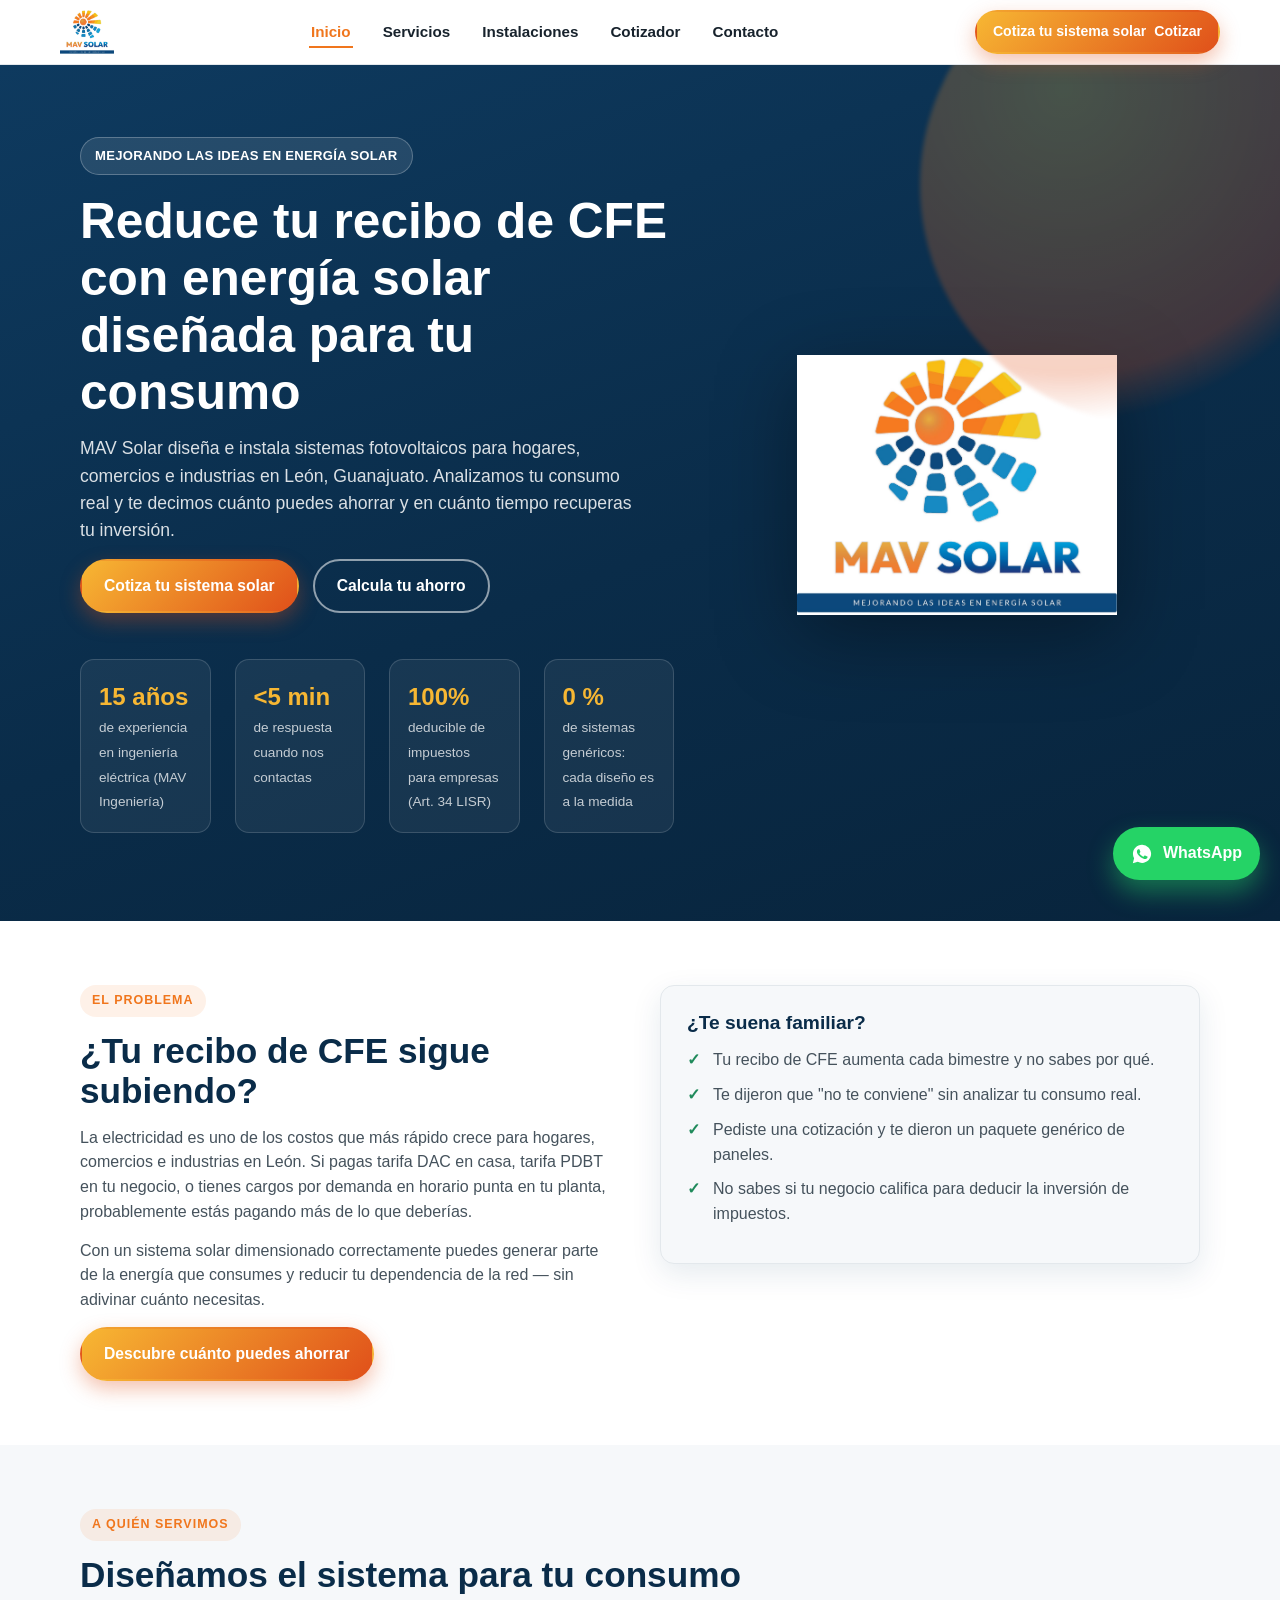
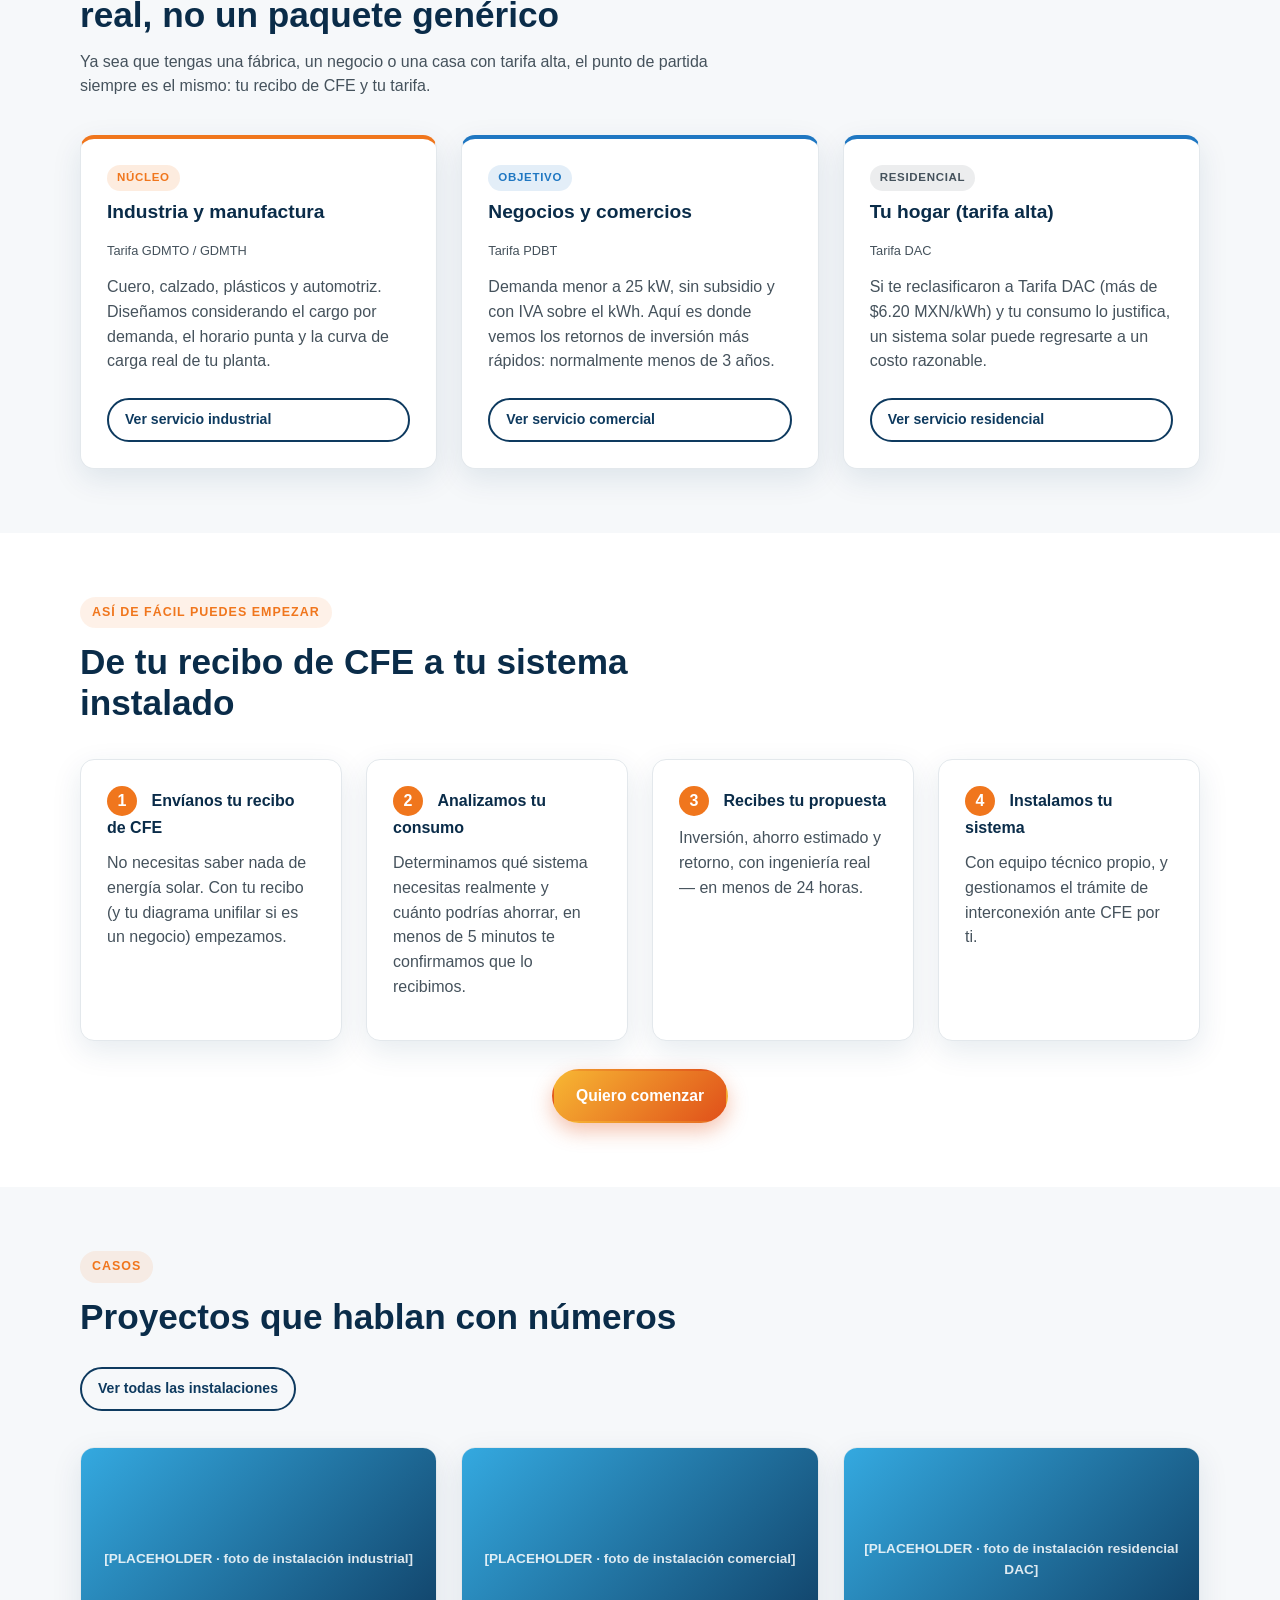
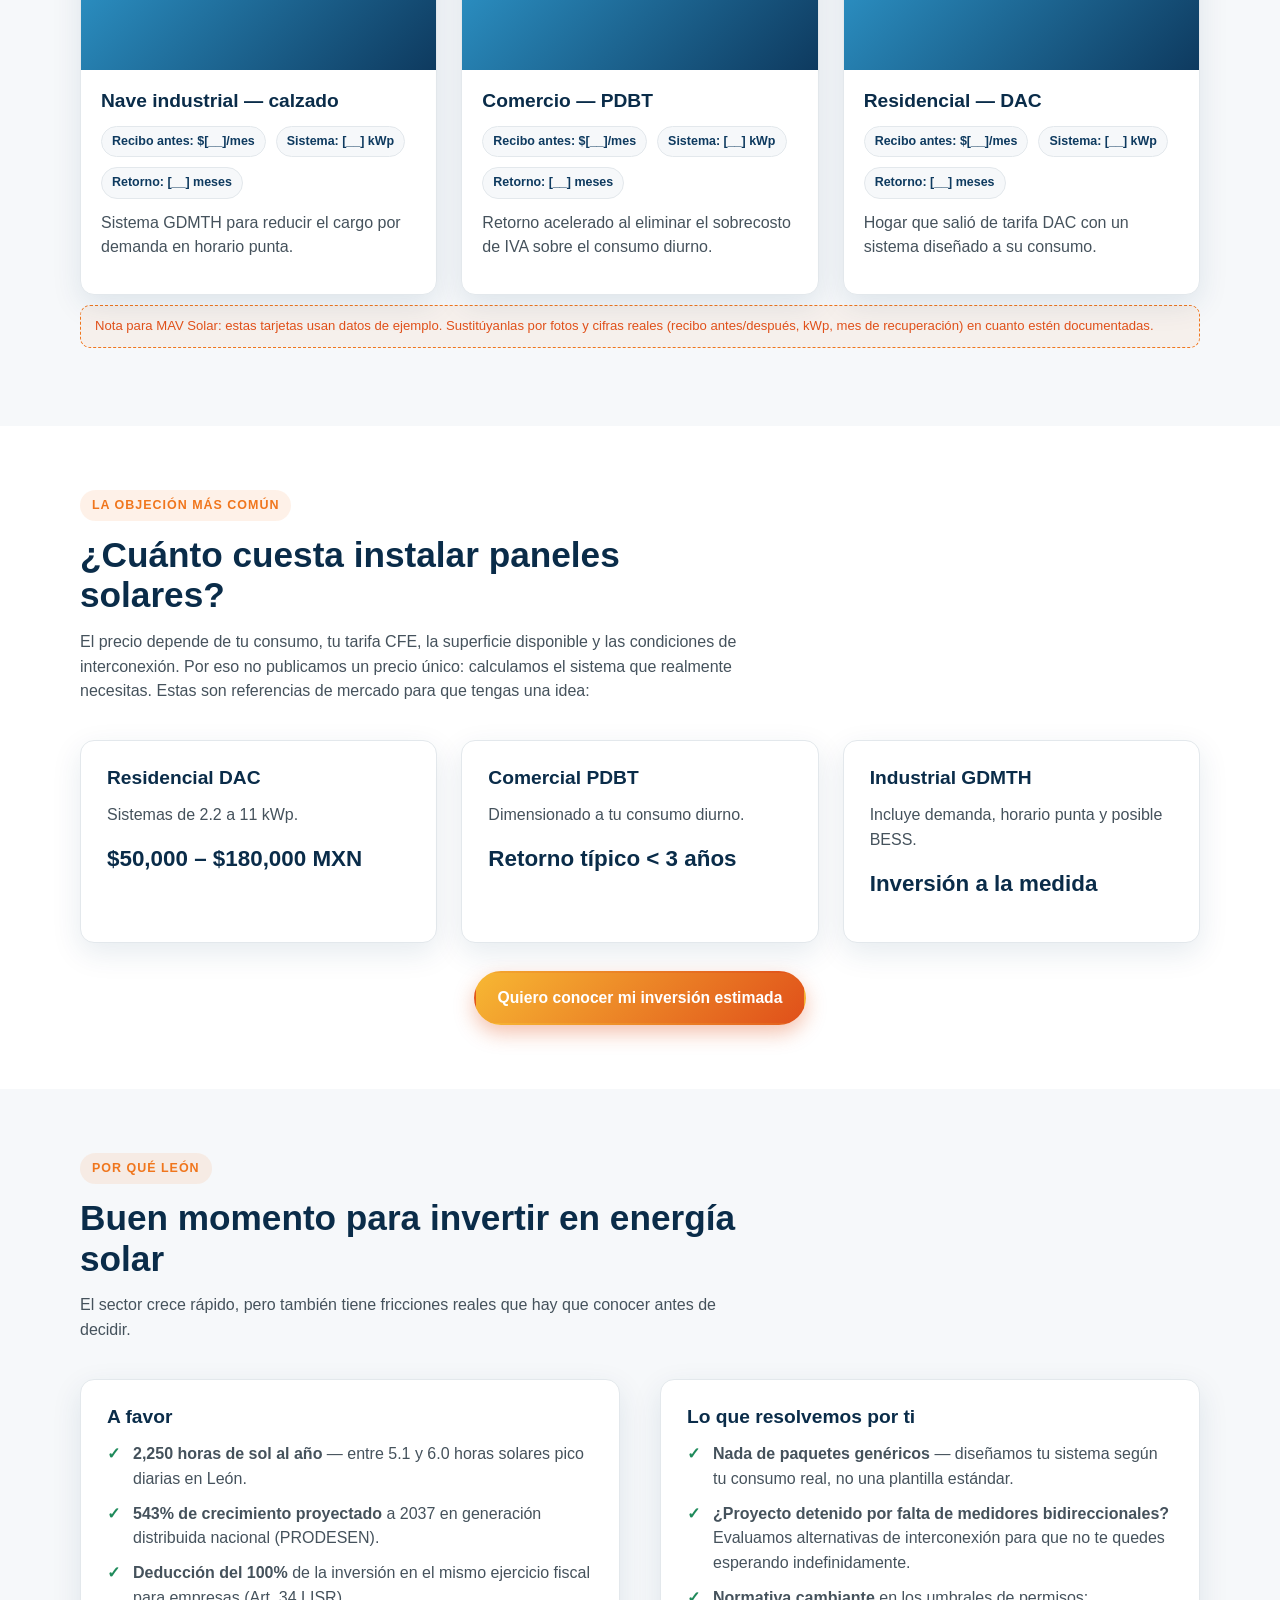
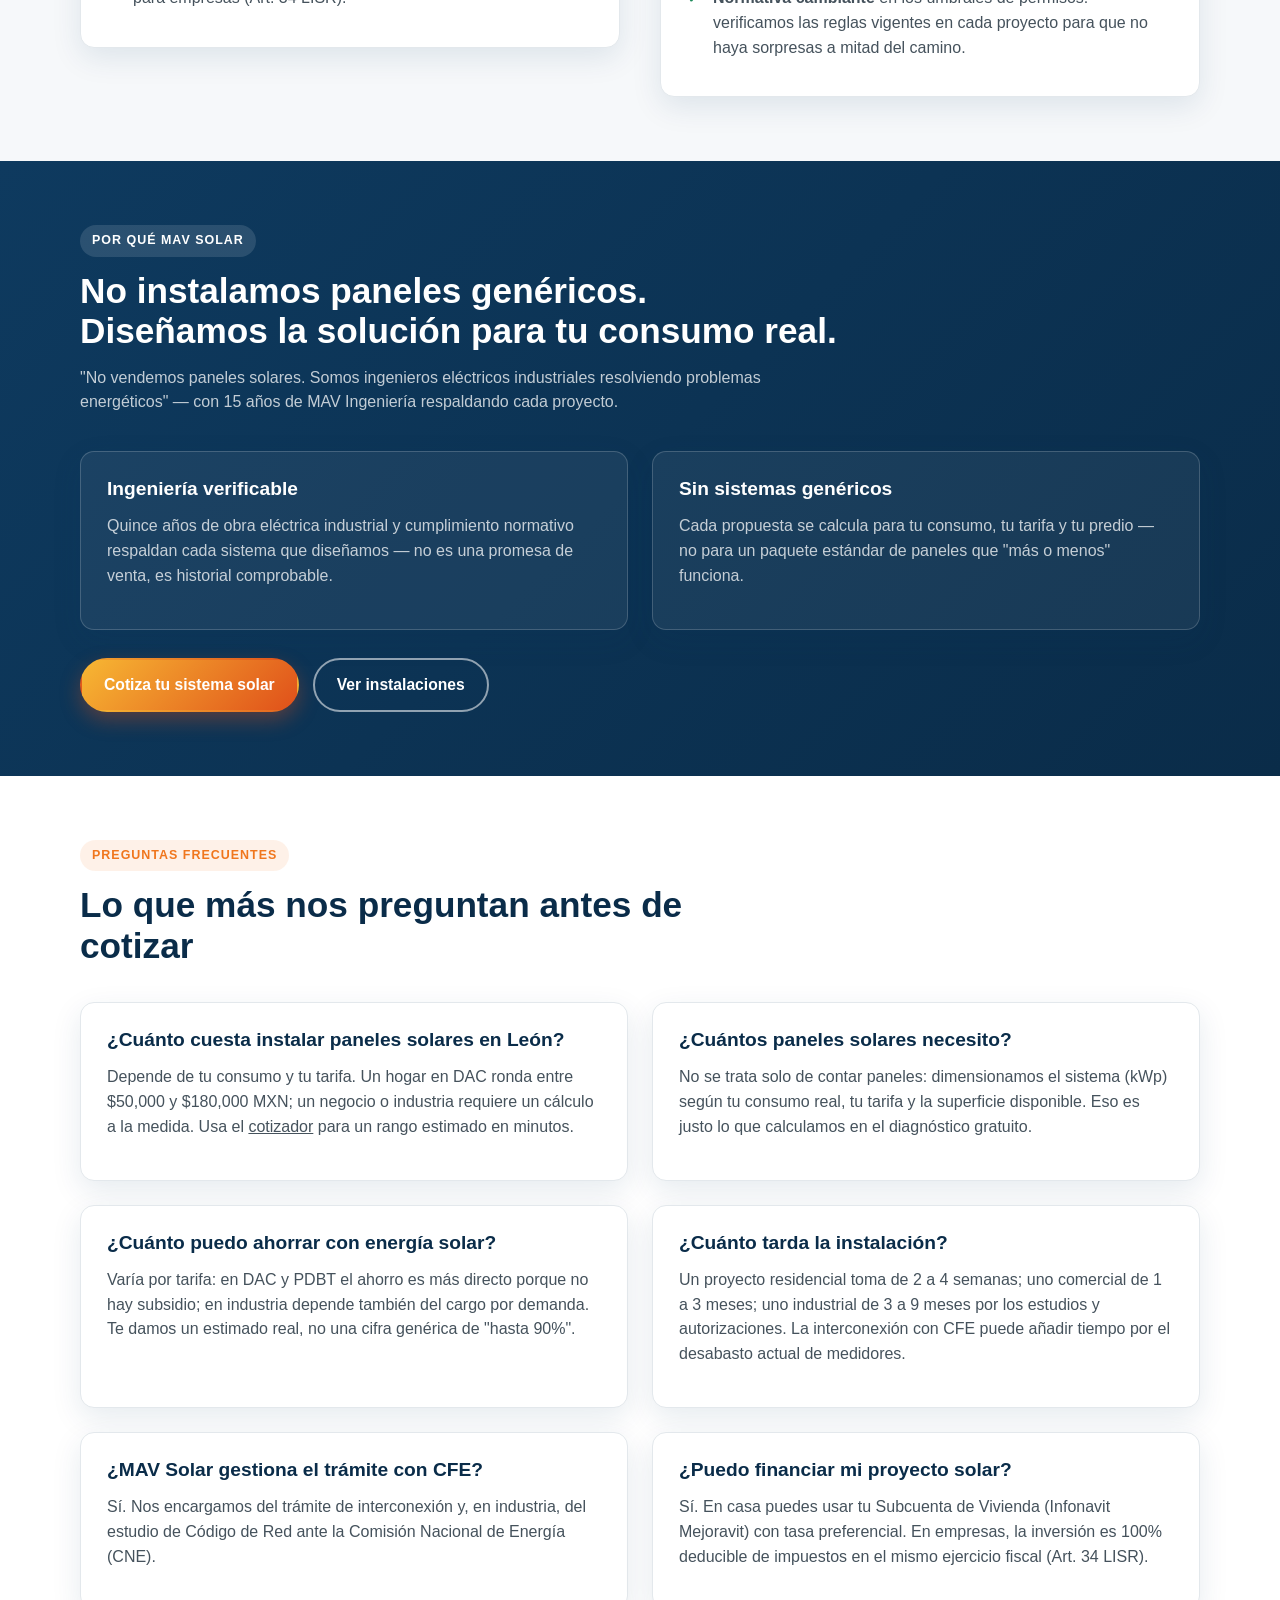
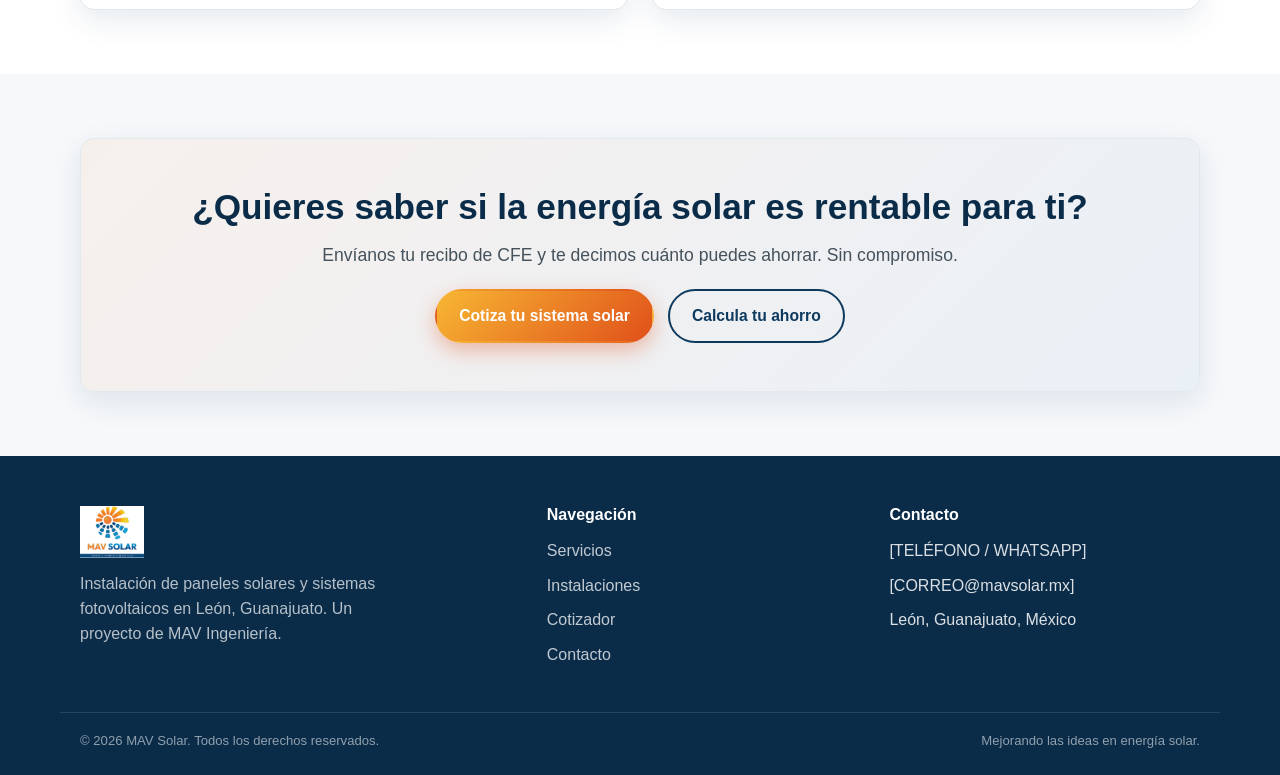
==== commit b68e4880: "Quita segmentación por zona y reformula riesgos como soluciones - La sección "Viento en contra" pasa" ====
--- a/index.html
+++ b/index.html
@@ -145,10 +145,10 @@
         <a class="btn btn--outline-dark btn--sm" href="servicios.html#comercial">Ver servicio comercial</a>
       </div>
       <div class="card card--segment">
-        <span class="tag is-selective">Selectivo</span>
+        <span class="tag is-selective">Residencial</span>
         <h3>Tu hogar (tarifa alta)</h3>
         <p class="hint" style="margin:-6px 0 4px;">Tarifa DAC</p>
-        <p>Si te reclasificaron a Tarifa DAC (más de $6.20 MXN/kWh), un sistema solar puede regresarte a un consumo con costo razonable. Atendemos zonas específicas de León.</p>
+        <p>Si te reclasificaron a Tarifa DAC (más de $6.20 MXN/kWh) y tu consumo lo justifica, un sistema solar puede regresarte a un costo razonable.</p>
         <a class="btn btn--outline-dark btn--sm" href="servicios.html#residencial">Ver servicio residencial</a>
       </div>
     </div>
@@ -232,7 +232,7 @@
             <span class="chip">Sistema: [__] kWp</span>
             <span class="chip">Retorno: [__] meses</span>
           </div>
-          <p class="muted" style="margin-top:12px;">Hogar en fraccionamiento de El Campestre, salida de tarifa DAC.</p>
+          <p class="muted" style="margin-top:12px;">Hogar que salió de tarifa DAC con un sistema diseñado a su consumo.</p>
         </div>
       </div>
     </div>
@@ -287,11 +287,11 @@
         </ul>
       </div>
       <div class="card">
-        <h3>A tomar en cuenta</h3>
-        <ul class="list-check list-x">
-          <li><strong>Hay mucha oferta genérica</strong> — instaladores compitiendo solo por precio, sin diseño a la medida.</li>
-          <li><strong>~700 proyectos detenidos</strong> en Guanajuato por desabasto de medidores bidireccionales.</li>
-          <li><strong>Riesgo regulatorio</strong> en el umbral de 500–700 kW exento de permisos: hay que verificarlo caso por caso.</li>
+        <h3>Lo que resolvemos por ti</h3>
+        <ul class="list-check">
+          <li><strong>Nada de paquetes genéricos</strong> — diseñamos tu sistema según tu consumo real, no una plantilla estándar.</li>
+          <li><strong>¿Proyecto detenido por falta de medidores bidireccionales?</strong> Evaluamos alternativas de interconexión para que no te quedes esperando indefinidamente.</li>
+          <li><strong>Normativa cambiante</strong> en los umbrales de permisos: verificamos las reglas vigentes en cada proyecto para que no haya sorpresas a mitad del camino.</li>
         </ul>
       </div>
     </div>
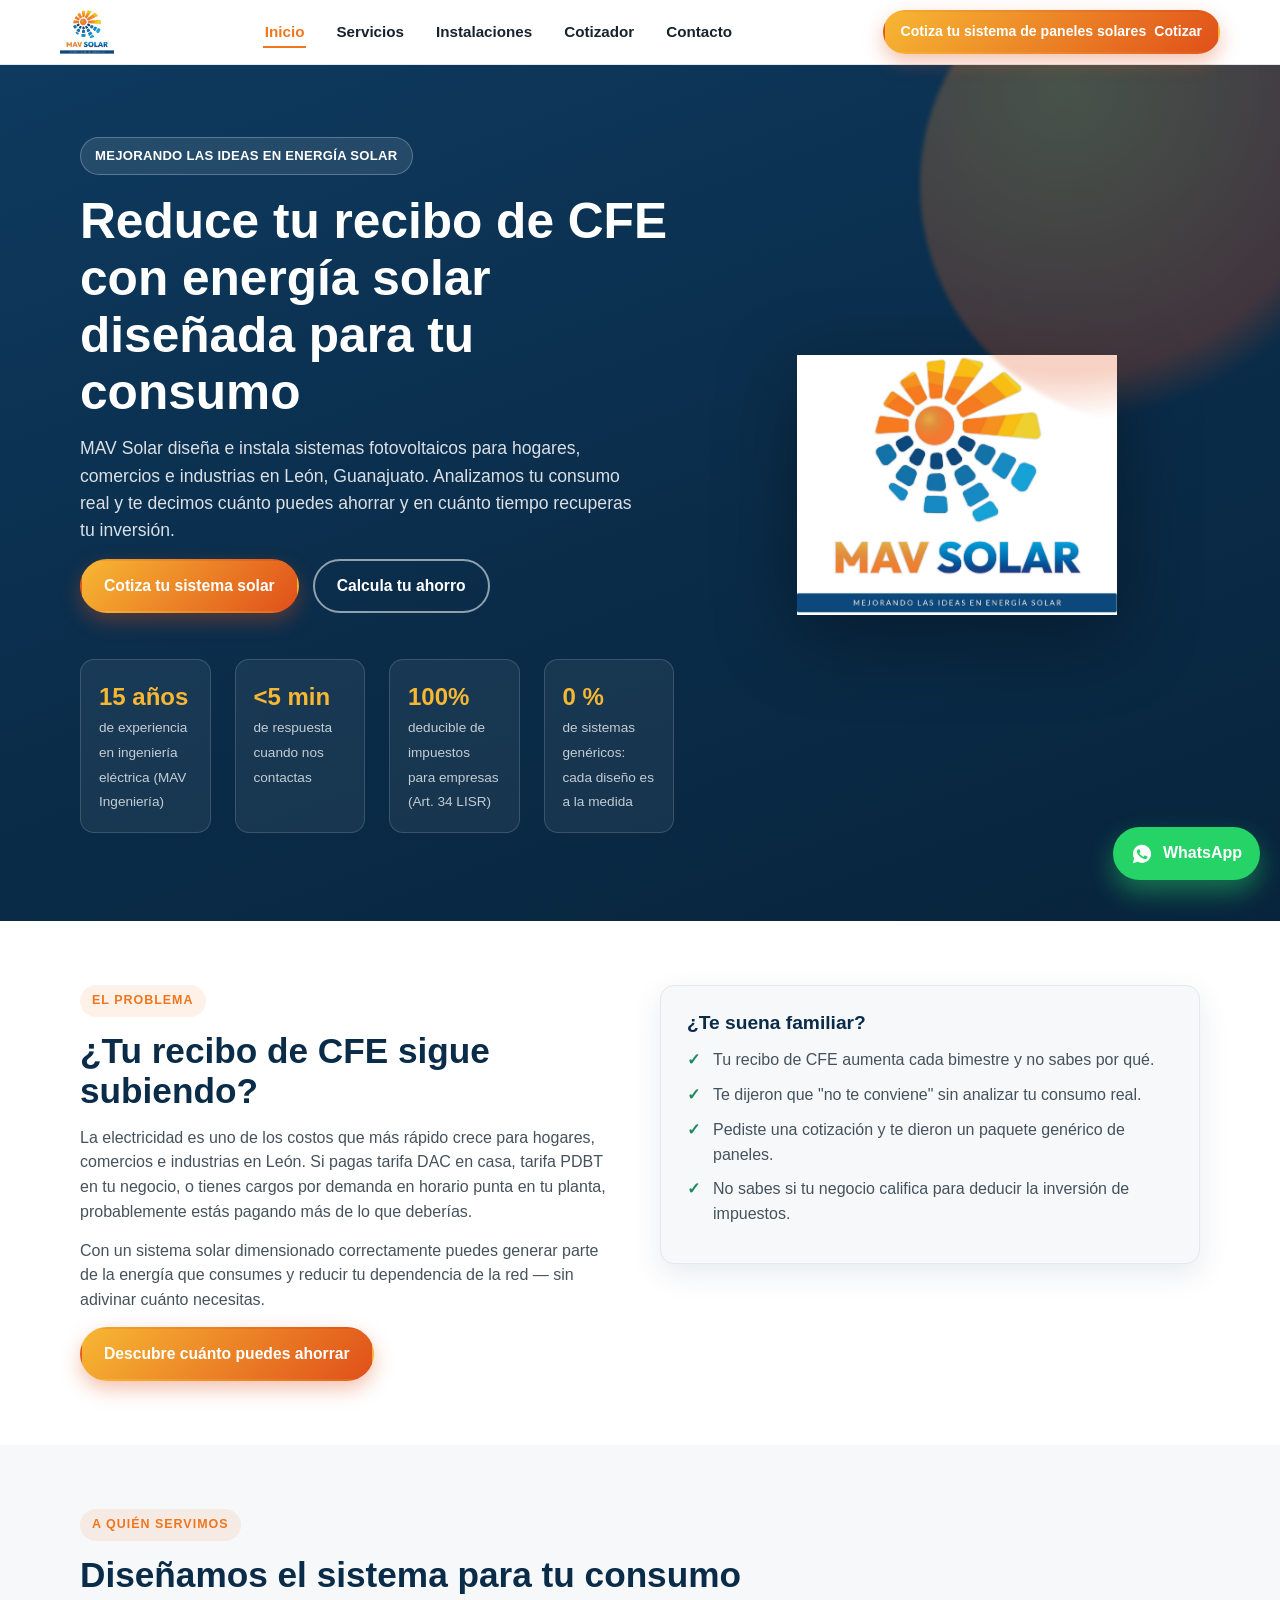
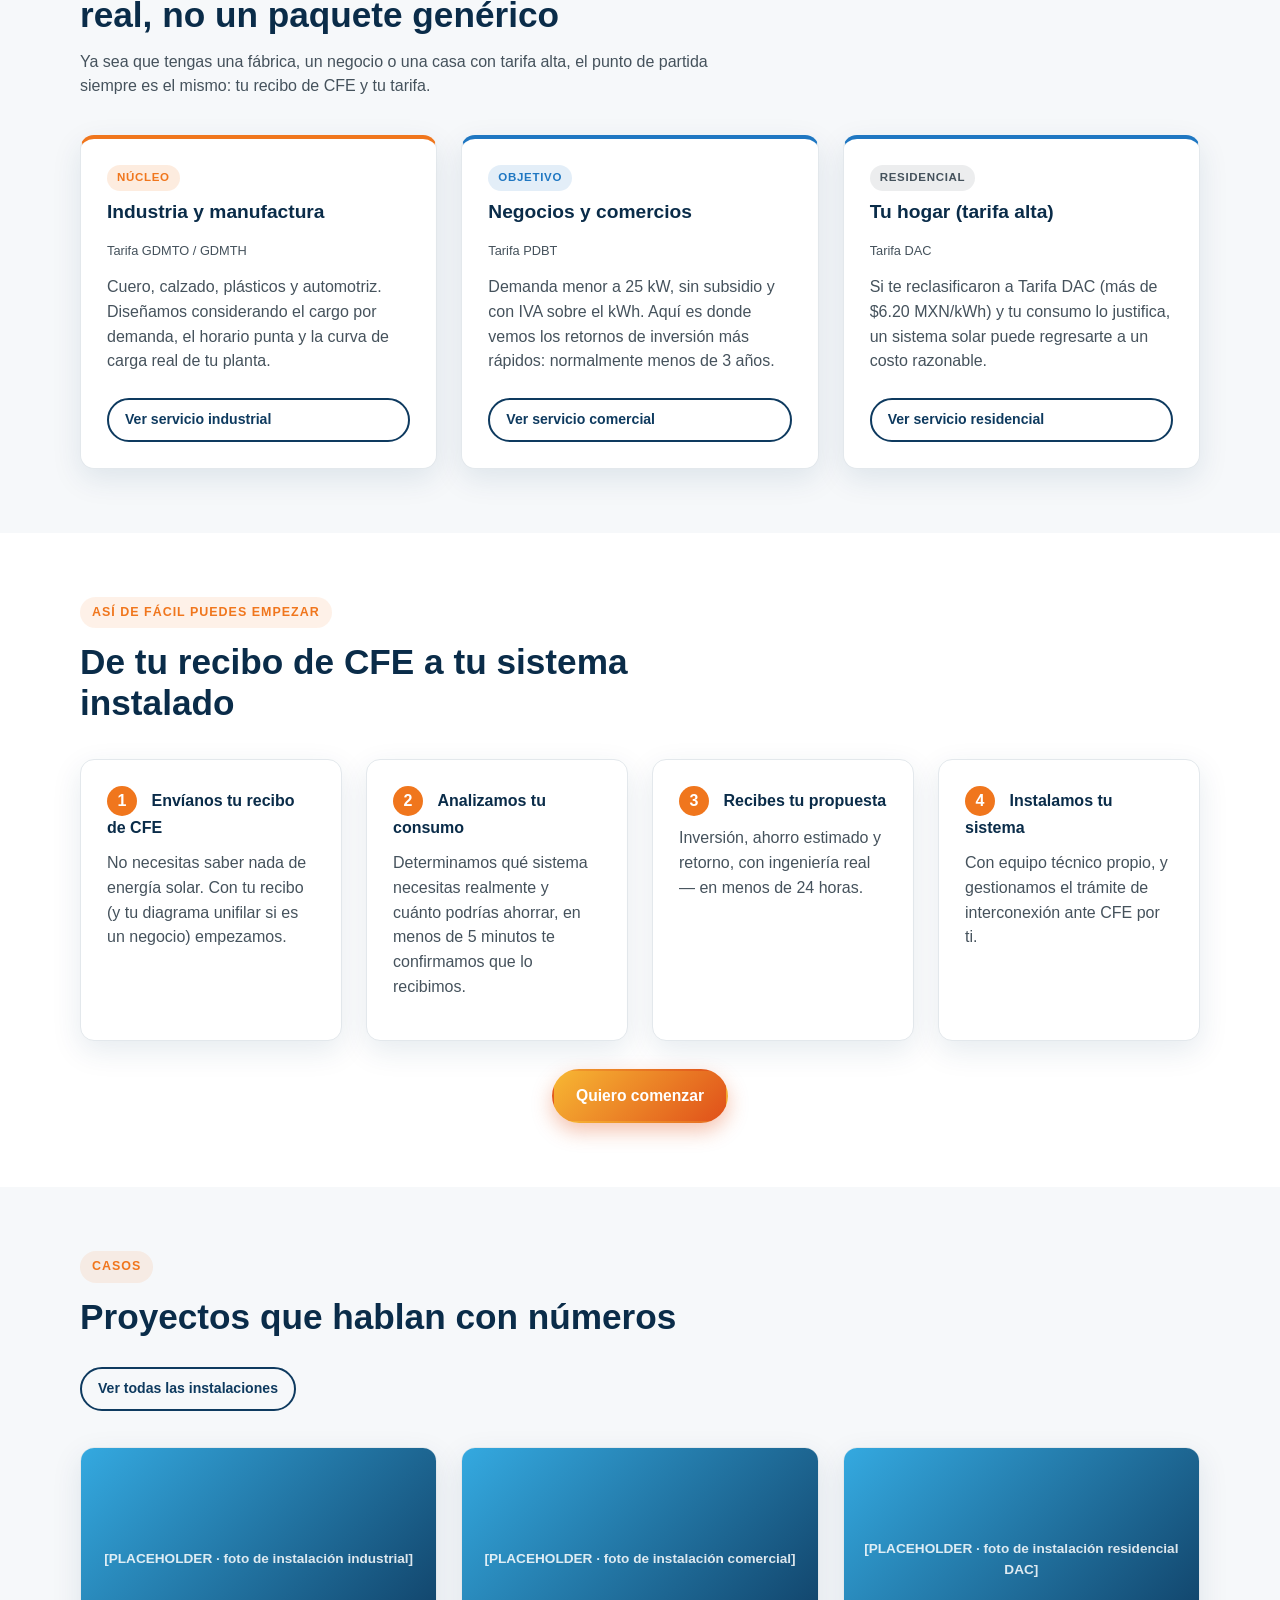
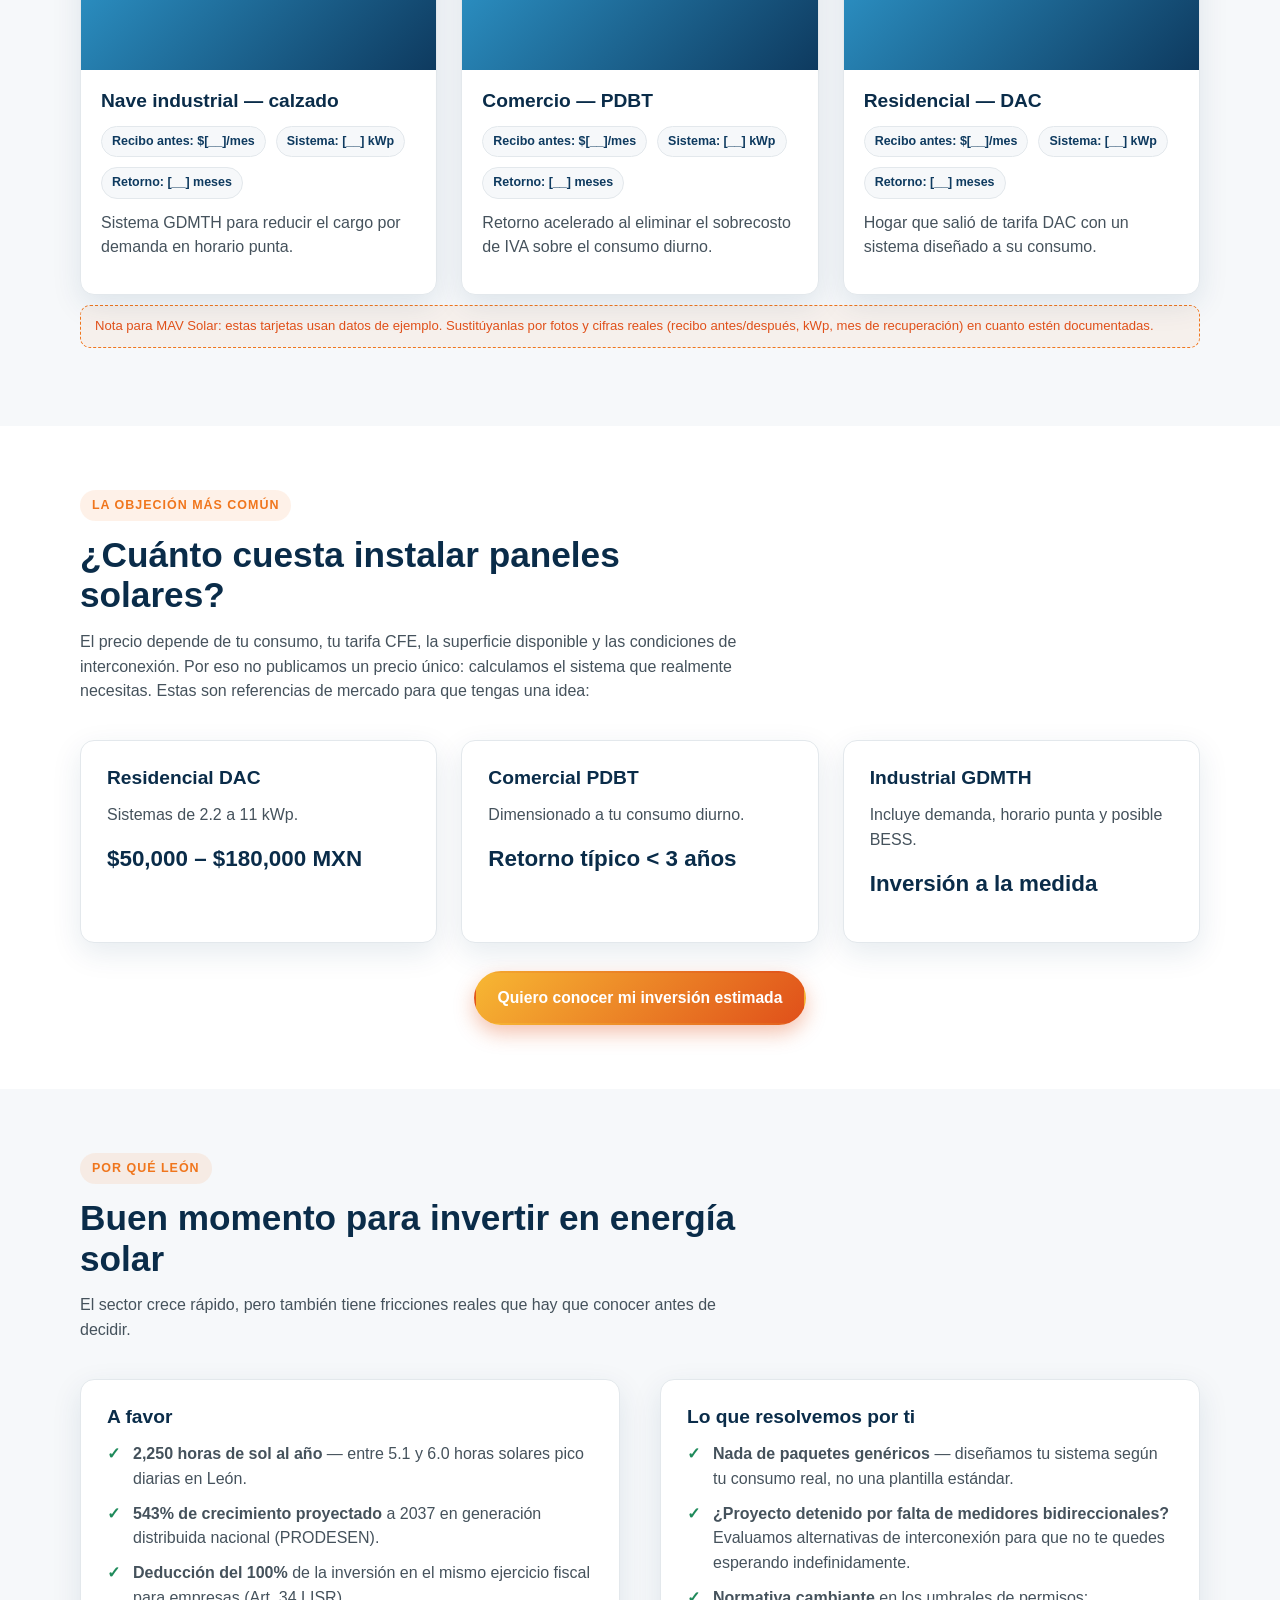
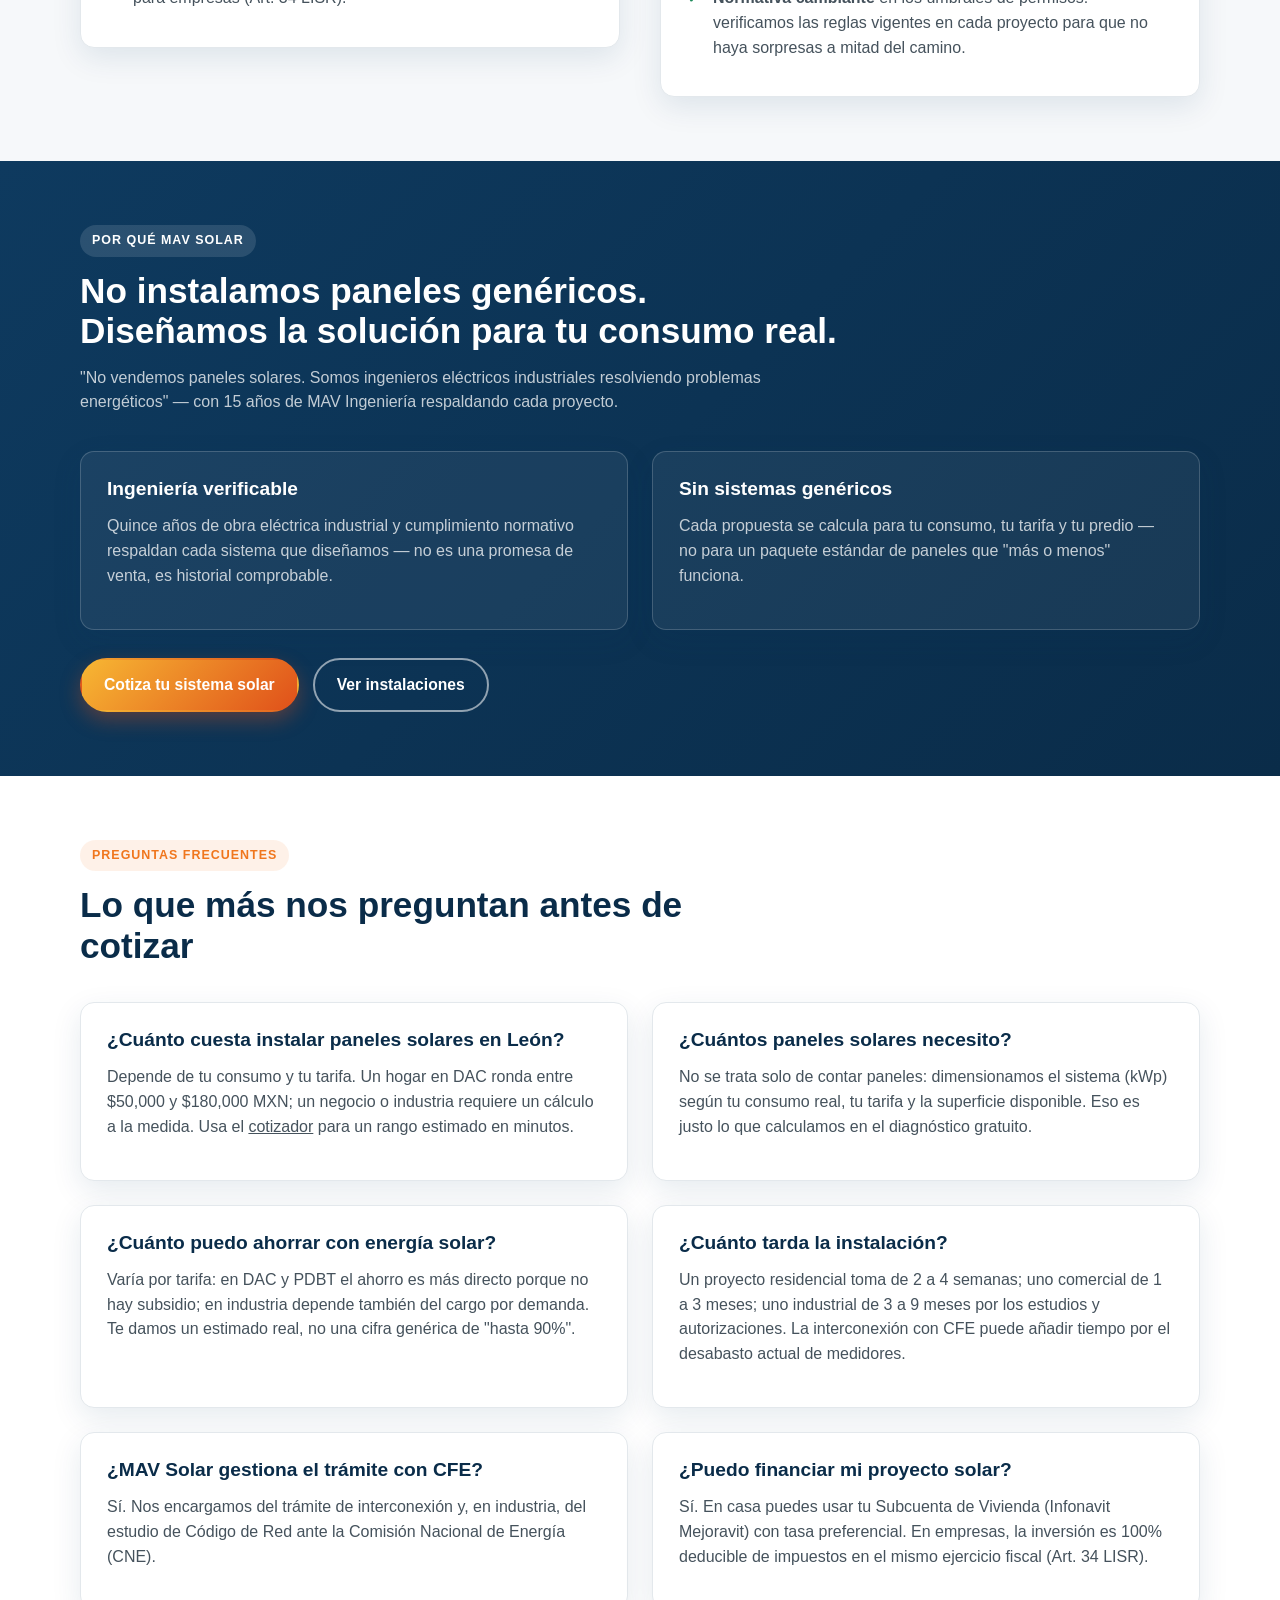
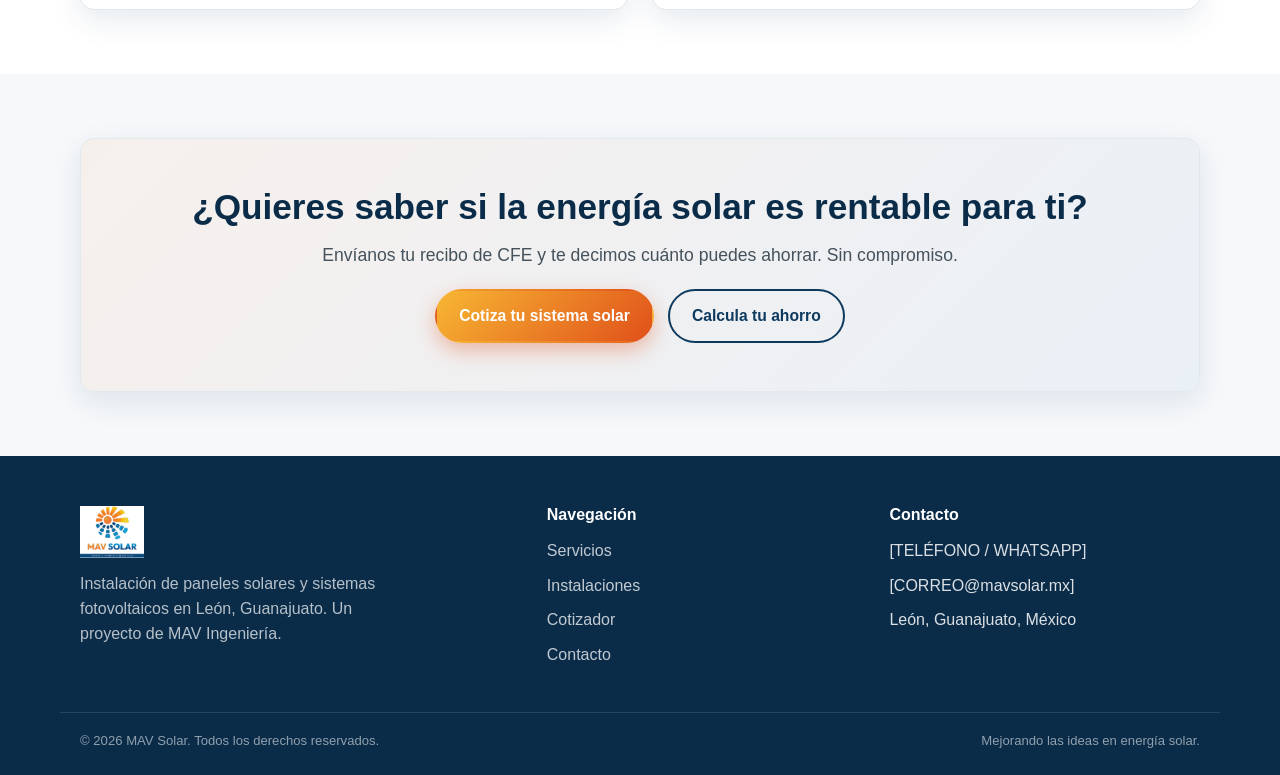
==== commit f52e46e6: "Update button label for solar system quote" ====
--- a/index.html
+++ b/index.html
@@ -64,7 +64,7 @@
     </nav>
     <div class="nav-cta">
       <a class="btn btn--primary btn--sm" href="contacto.html#formulario">
-        <span class="btn-label-full">Cotiza tu sistema solar</span><span>Cotizar</span>
+        <span class="btn-label-full">Cotiza tu sistema de paneles solares</span><span>Cotizar</span>
       </a>
       <button class="nav-toggle" aria-label="Abrir menú" aria-expanded="false">
         <span></span><span></span><span></span>
